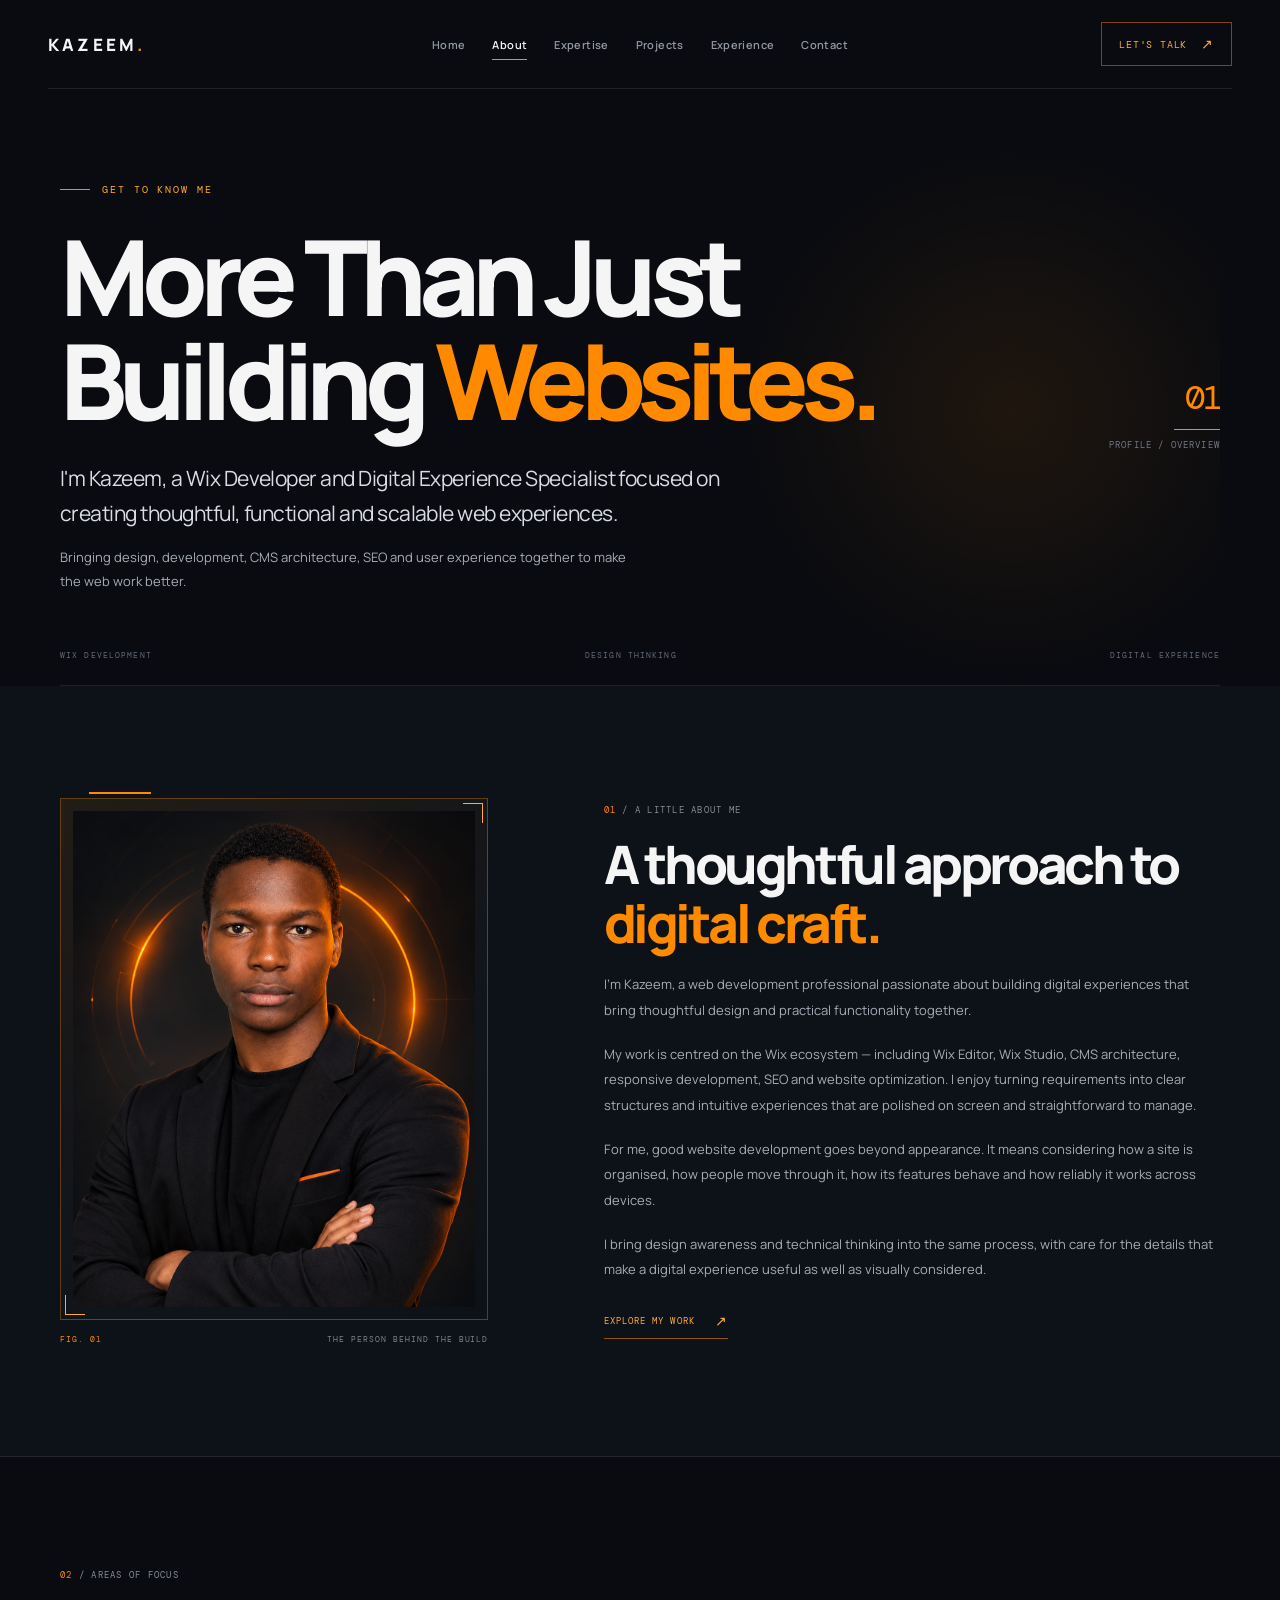
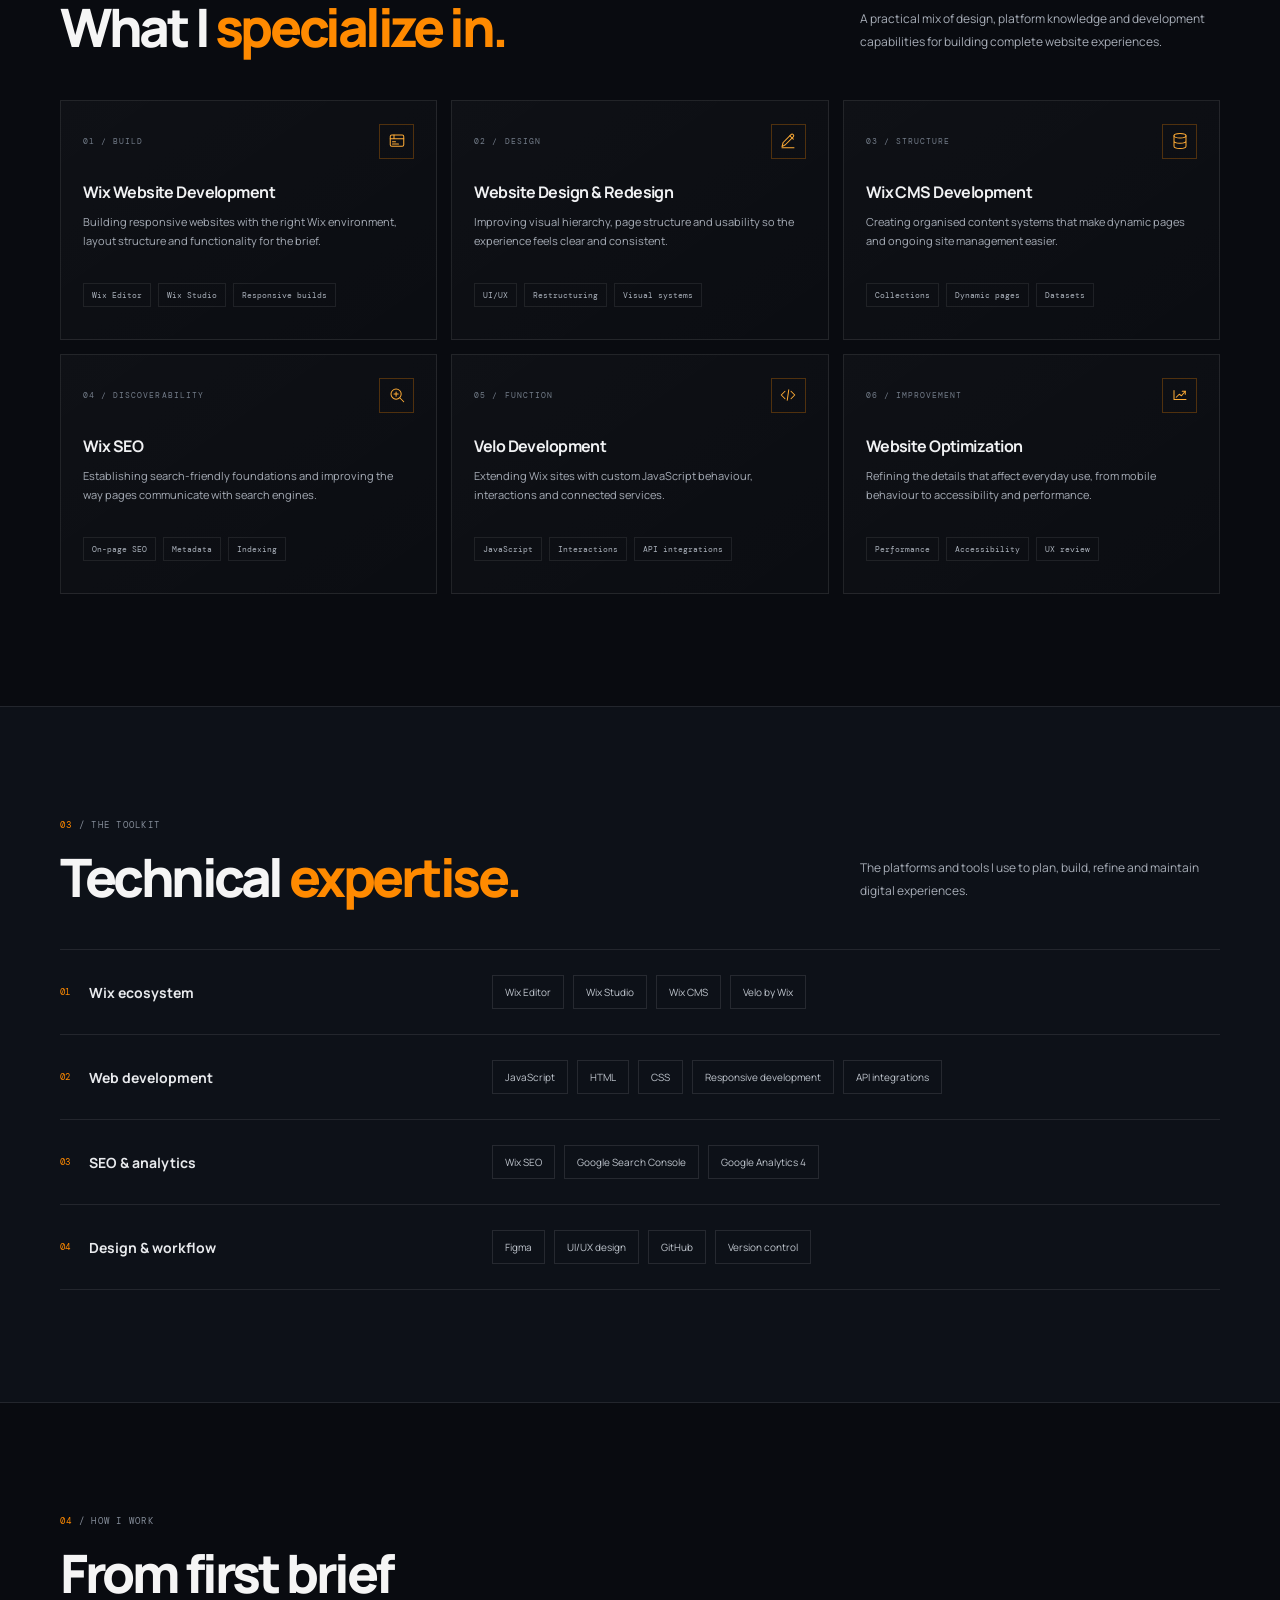
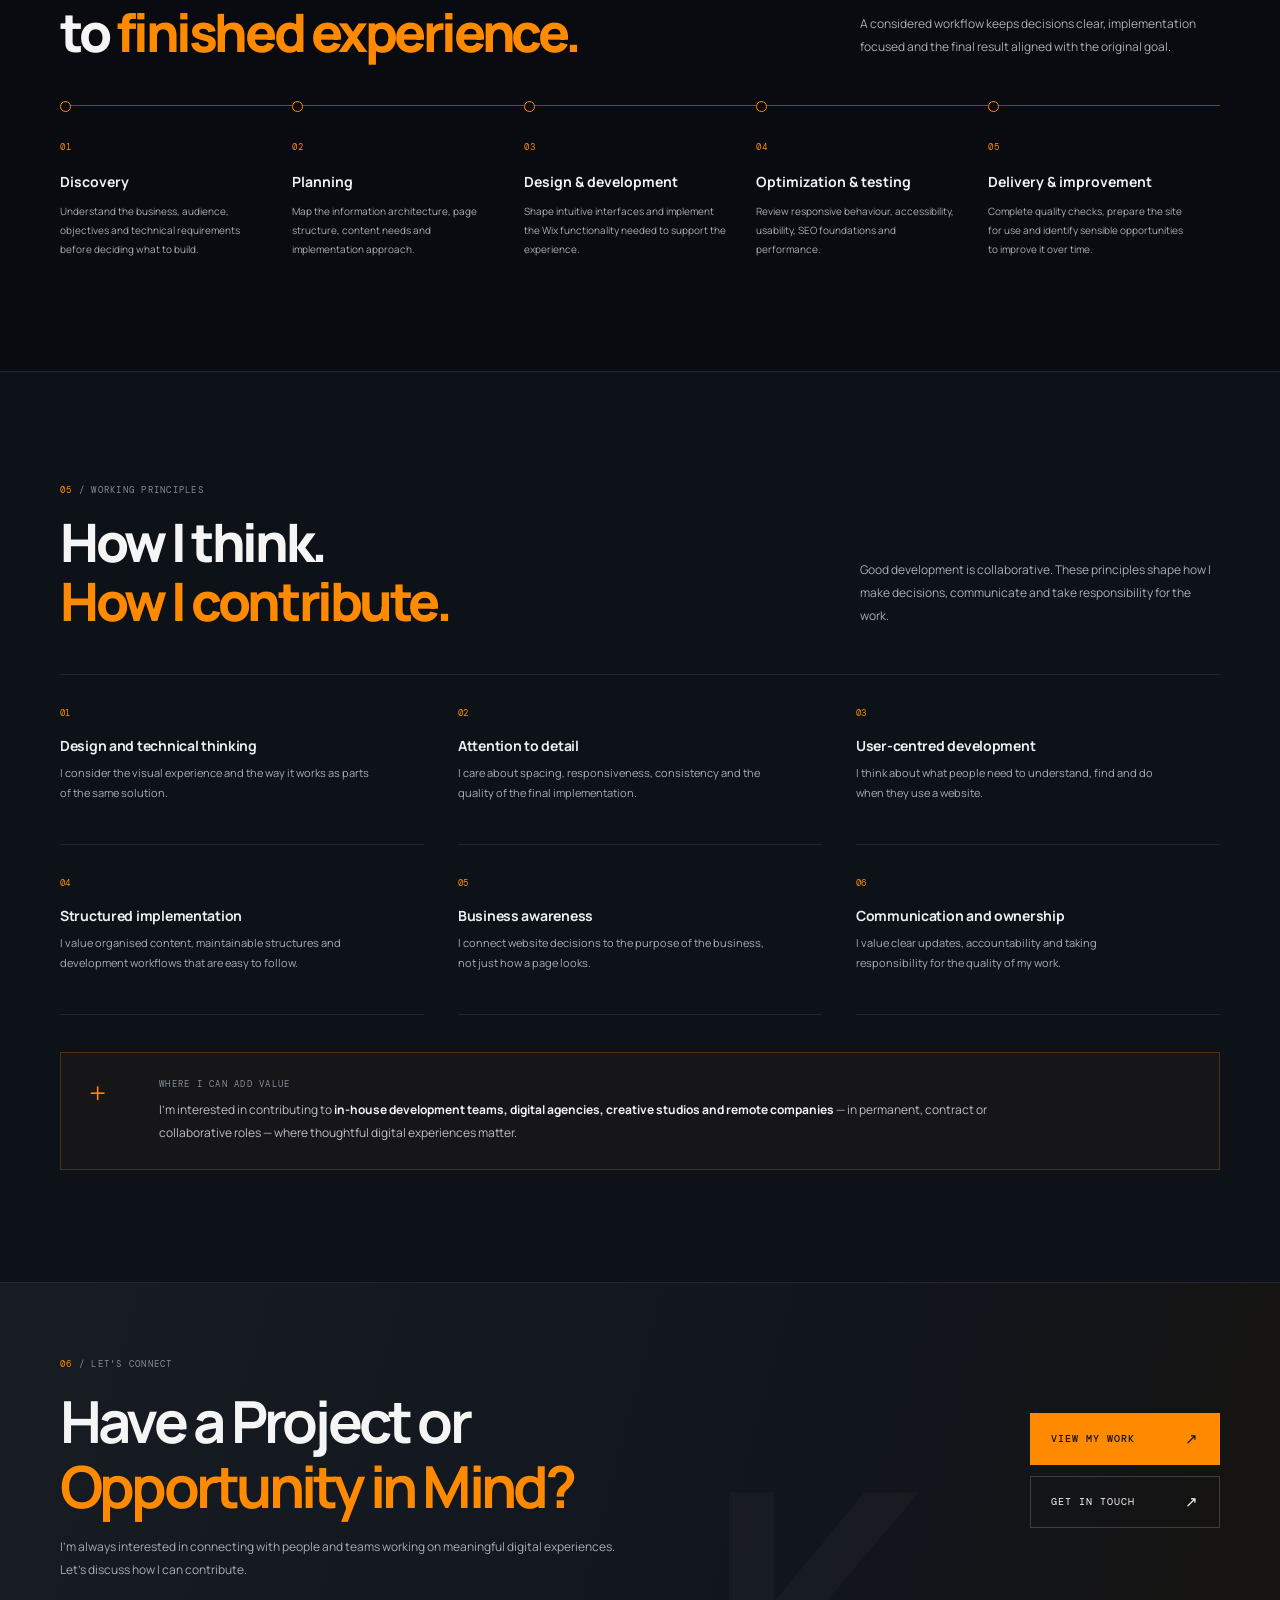
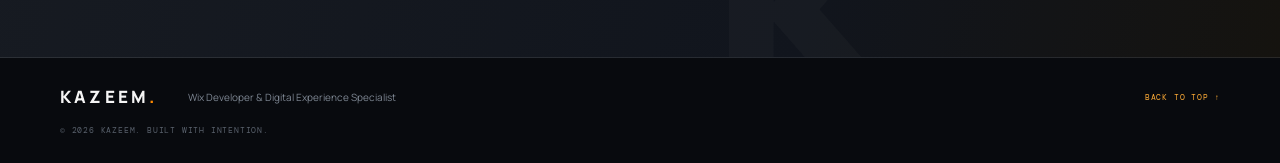
==== about.html @ 63909ff8 "Build recruiter-focused About page" ====
<!doctype html>
<html lang="en">
  <head>
    <meta charset="UTF-8" />
    <meta name="viewport" content="width=device-width, initial-scale=1" />
    <meta name="theme-color" content="#090b10" />
    <meta name="description" content="Learn about Kazeem, a Wix Developer and Digital Experience Specialist focused on Wix Studio, website development, CMS architecture, SEO and responsive digital experiences." />
    <meta name="robots" content="index,follow" />
    <title>About Kazeem | Wix Developer &amp; Digital Experience Specialist</title>
    <link rel="preconnect" href="https://fonts.googleapis.com" />
    <link rel="preconnect" href="https://fonts.gstatic.com" crossorigin />
    <link href="https://fonts.googleapis.com/css2?family=DM+Mono:wght@400;500&family=Manrope:wght@400;500;600;700;800&display=swap" rel="stylesheet" />
    <link rel="stylesheet" href="./styles.css" />
    <link rel="stylesheet" href="./about.css" />
    <script src="./script.js" defer></script>
    <script src="./about.js" defer></script>
  </head>
  <body class="about-page">
    <a class="skip-link" href="#main">Skip to content</a>
    <header class="site-header">
      <div class="header-inner">
        <a class="wordmark" href="./index.html#home" aria-label="Kazeem, home">KAZEEM<span>.</span></a>
        <button class="menu-toggle" type="button" aria-label="Open navigation" aria-expanded="false" aria-controls="primary-navigation">
          <span></span><span></span>
        </button>
        <nav class="primary-navigation" id="primary-navigation" aria-label="Main navigation">
          <a class="nav-link" href="./index.html#home">Home</a>
          <a class="nav-link is-active" href="./about.html" aria-current="page">About</a>
          <a class="nav-link" href="./index.html#expertise">Expertise</a>
          <a class="nav-link" href="./index.html#projects">Projects</a>
          <a class="nav-link" href="./index.html#experience">Experience</a>
          <a class="nav-link" href="./index.html#contact">Contact</a>
        </nav>
        <a class="header-cta" href="./index.html#contact">LET'S TALK <span aria-hidden="true">↗</span></a>
      </div>
    </header>

    <main id="main">
      <section class="about-intro about-shell" aria-labelledby="about-title">
        <div class="about-intro-copy" data-reveal>
          <p class="eyebrow"><span class="eyebrow-line"></span> GET TO KNOW ME</p>
          <h1 id="about-title">More Than Just<br />Building <span>Websites.</span></h1>
          <p class="about-lead">I'm Kazeem, a Wix Developer and Digital Experience Specialist focused on creating thoughtful, functional and scalable web experiences.</p>
          <p class="about-intro-note">Bringing design, development, CMS architecture, SEO and user experience together to make the web work better.</p>
        </div>
        <div class="intro-index" data-reveal aria-hidden="true">
          <span class="intro-index-number">01</span>
          <span class="intro-index-line"></span>
          <span class="intro-index-label">PROFILE / OVERVIEW</span>
        </div>
        <div class="intro-bottom" aria-hidden="true"><span>WIX DEVELOPMENT</span><span>DESIGN THINKING</span><span>DIGITAL EXPERIENCE</span></div>
      </section>

      <section class="story-section section-pad" aria-labelledby="story-title">
        <div class="about-shell story-grid">
          <div class="story-portrait-wrap" data-reveal>
            <div class="story-photo-frame">
              <img src="./profile_headshot.png" alt="Kazeem, Wix Developer and Digital Experience Specialist" loading="lazy" decoding="async" />
              <span class="photo-corner photo-corner-top" aria-hidden="true"></span>
              <span class="photo-corner photo-corner-bottom" aria-hidden="true"></span>
            </div>
            <div class="portrait-caption"><span>FIG. 01</span><span>THE PERSON BEHIND THE BUILD</span></div>
          </div>
          <div class="story-copy" data-reveal>
            <p class="section-kicker"><span>01</span> / A LITTLE ABOUT ME</p>
            <h2 id="story-title">A thoughtful approach to <span>digital craft.</span></h2>
            <p>I'm Kazeem, a web development professional passionate about building digital experiences that bring thoughtful design and practical functionality together.</p>
            <p>My work is centred on the Wix ecosystem — including Wix Editor, Wix Studio, CMS architecture, responsive development, SEO and website optimization. I enjoy turning requirements into clear structures and intuitive experiences that are polished on screen and straightforward to manage.</p>
            <p>For me, good website development goes beyond appearance. It means considering how a site is organised, how people move through it, how its features behave and how reliably it works across devices.</p>
            <p>I bring design awareness and technical thinking into the same process, with care for the details that make a digital experience useful as well as visually considered.</p>
            <a class="text-link" href="./index.html#projects">EXPLORE MY WORK <span aria-hidden="true">↗</span></a>
          </div>
        </div>
      </section>

      <section class="specialties-section section-pad" aria-labelledby="specialties-title">
        <div class="about-shell">
          <div class="section-heading" data-reveal>
            <div><p class="section-kicker"><span>02</span> / AREAS OF FOCUS</p><h2 id="specialties-title">What I <span>specialize in.</span></h2></div>
            <p class="section-aside">A practical mix of design, platform knowledge and development capabilities for building complete website experiences.</p>
          </div>
          <div class="specialty-grid">
            <article class="specialty-card" data-reveal>
              <div class="card-topline"><span>01 / BUILD</span><span class="capability-icon" aria-hidden="true"><svg viewBox="0 0 24 24"><rect x="3" y="4" width="18" height="15" rx="2"/><path d="M3 9h18M8 4v5m-2 4h4m-4 3h8"/></svg></span></div>
              <h3>Wix Website Development</h3><p>Building responsive websites with the right Wix environment, layout structure and functionality for the brief.</p><div class="card-tags"><span>Wix Editor</span><span>Wix Studio</span><span>Responsive builds</span></div>
            </article>
            <article class="specialty-card" data-reveal>
              <div class="card-topline"><span>02 / DESIGN</span><span class="capability-icon" aria-hidden="true"><svg viewBox="0 0 24 24"><path d="M4 19.5 5.5 14 16 3.5a2.1 2.1 0 0 1 3 3L8.5 17 4 19.5Z"/><path d="m14.5 5 4.5 4.5M4 21h16"/></svg></span></div>
              <h3>Website Design &amp; Redesign</h3><p>Improving visual hierarchy, page structure and usability so the experience feels clear and consistent.</p><div class="card-tags"><span>UI/UX</span><span>Restructuring</span><span>Visual systems</span></div>
            </article>
            <article class="specialty-card" data-reveal>
              <div class="card-topline"><span>03 / STRUCTURE</span><span class="capability-icon" aria-hidden="true"><svg viewBox="0 0 24 24"><ellipse cx="12" cy="5" rx="8" ry="3"/><path d="M4 5v7c0 1.7 3.6 3 8 3s8-1.3 8-3V5M4 12v7c0 1.7 3.6 3 8 3s8-1.3 8-3v-7"/></svg></span></div>
              <h3>Wix CMS Development</h3><p>Creating organised content systems that make dynamic pages and ongoing site management easier.</p><div class="card-tags"><span>Collections</span><span>Dynamic pages</span><span>Datasets</span></div>
            </article>
            <article class="specialty-card" data-reveal>
              <div class="card-topline"><span>04 / DISCOVERABILITY</span><span class="capability-icon" aria-hidden="true"><svg viewBox="0 0 24 24"><circle cx="10.8" cy="10.8" r="6.8"/><path d="m16 16 5 5M8 10.8h5.6M10.8 8v5.6"/></svg></span></div>
              <h3>Wix SEO</h3><p>Establishing search-friendly foundations and improving the way pages communicate with search engines.</p><div class="card-tags"><span>On-page SEO</span><span>Metadata</span><span>Indexing</span></div>
            </article>
            <article class="specialty-card" data-reveal>
              <div class="card-topline"><span>05 / FUNCTION</span><span class="capability-icon" aria-hidden="true"><svg viewBox="0 0 24 24"><path d="m8 7-5 5 5 5m8-10 5 5-5 5m-3-12-2 14"/></svg></span></div>
              <h3>Velo Development</h3><p>Extending Wix sites with custom JavaScript behaviour, interactions and connected services.</p><div class="card-tags"><span>JavaScript</span><span>Interactions</span><span>API integrations</span></div>
            </article>
            <article class="specialty-card" data-reveal>
              <div class="card-topline"><span>06 / IMPROVEMENT</span><span class="capability-icon" aria-hidden="true"><svg viewBox="0 0 24 24"><path d="M4 18V6m0 12h16M7 15l4-4 3 2 5-6"/><path d="M15 7h4v4"/></svg></span></div>
              <h3>Website Optimization</h3><p>Refining the details that affect everyday use, from mobile behaviour to accessibility and performance.</p><div class="card-tags"><span>Performance</span><span>Accessibility</span><span>UX review</span></div>
            </article>
          </div>
        </div>
      </section>

      <section class="technical-section section-pad" aria-labelledby="technical-title">
        <div class="about-shell">
          <div class="section-heading" data-reveal>
            <div><p class="section-kicker"><span>03</span> / THE TOOLKIT</p><h2 id="technical-title">Technical <span>expertise.</span></h2></div>
            <p class="section-aside">The platforms and tools I use to plan, build, refine and maintain digital experiences.</p>
          </div>
          <div class="toolkit-list">
            <div class="toolkit-row" data-reveal><div class="toolkit-label"><span>01</span><h3>Wix ecosystem</h3></div><div class="toolkit-items"><span>Wix Editor</span><span>Wix Studio</span><span>Wix CMS</span><span>Velo by Wix</span></div></div>
            <div class="toolkit-row" data-reveal><div class="toolkit-label"><span>02</span><h3>Web development</h3></div><div class="toolkit-items"><span>JavaScript</span><span>HTML</span><span>CSS</span><span>Responsive development</span><span>API integrations</span></div></div>
            <div class="toolkit-row" data-reveal><div class="toolkit-label"><span>03</span><h3>SEO &amp; analytics</h3></div><div class="toolkit-items"><span>Wix SEO</span><span>Google Search Console</span><span>Google Analytics 4</span></div></div>
            <div class="toolkit-row" data-reveal><div class="toolkit-label"><span>04</span><h3>Design &amp; workflow</h3></div><div class="toolkit-items"><span>Figma</span><span>UI/UX design</span><span>GitHub</span><span>Version control</span></div></div>
          </div>
        </div>
      </section>

      <section class="process-section section-pad" aria-labelledby="process-title">
        <div class="about-shell">
          <div class="section-heading" data-reveal>
            <div><p class="section-kicker"><span>04</span> / HOW I WORK</p><h2 id="process-title">From first brief<br />to <span>finished experience.</span></h2></div>
            <p class="section-aside">A considered workflow keeps decisions clear, implementation focused and the final result aligned with the original goal.</p>
          </div>
          <ol class="process-timeline">
            <li data-reveal><span class="process-number">01</span><div><h3>Discovery</h3><p>Understand the business, audience, objectives and technical requirements before deciding what to build.</p></div></li>
            <li data-reveal><span class="process-number">02</span><div><h3>Planning</h3><p>Map the information architecture, page structure, content needs and implementation approach.</p></div></li>
            <li data-reveal><span class="process-number">03</span><div><h3>Design &amp; development</h3><p>Shape intuitive interfaces and implement the Wix functionality needed to support the experience.</p></div></li>
            <li data-reveal><span class="process-number">04</span><div><h3>Optimization &amp; testing</h3><p>Review responsive behaviour, accessibility, usability, SEO foundations and performance.</p></div></li>
            <li data-reveal><span class="process-number">05</span><div><h3>Delivery &amp; improvement</h3><p>Complete quality checks, prepare the site for use and identify sensible opportunities to improve it over time.</p></div></li>
          </ol>
        </div>
      </section>

      <section class="principles-section section-pad" aria-labelledby="principles-title">
        <div class="about-shell">
          <div class="section-heading" data-reveal>
            <div><p class="section-kicker"><span>05</span> / WORKING PRINCIPLES</p><h2 id="principles-title">How I think.<br /><span>How I contribute.</span></h2></div>
            <p class="section-aside">Good development is collaborative. These principles shape how I make decisions, communicate and take responsibility for the work.</p>
          </div>
          <div class="principle-grid">
            <article data-reveal><span>01</span><h3>Design and technical thinking</h3><p>I consider the visual experience and the way it works as parts of the same solution.</p></article>
            <article data-reveal><span>02</span><h3>Attention to detail</h3><p>I care about spacing, responsiveness, consistency and the quality of the final implementation.</p></article>
            <article data-reveal><span>03</span><h3>User-centred development</h3><p>I think about what people need to understand, find and do when they use a website.</p></article>
            <article data-reveal><span>04</span><h3>Structured implementation</h3><p>I value organised content, maintainable structures and development workflows that are easy to follow.</p></article>
            <article data-reveal><span>05</span><h3>Business awareness</h3><p>I connect website decisions to the purpose of the business, not just how a page looks.</p></article>
            <article data-reveal><span>06</span><h3>Communication and ownership</h3><p>I value clear updates, accountability and taking responsibility for the quality of my work.</p></article>
          </div>
          <div class="team-note" data-reveal><span class="team-note-mark" aria-hidden="true">+</span><div><p class="section-kicker">WHERE I CAN ADD VALUE</p><p>I'm interested in contributing to <strong>in-house development teams, digital agencies, creative studios and remote companies</strong> — in permanent, contract or collaborative roles — where thoughtful digital experiences matter.</p></div></div>
        </div>
      </section>

      <section class="about-cta-section" aria-labelledby="about-cta-title">
        <div class="about-shell about-cta-inner" data-reveal>
          <div><p class="section-kicker"><span>06</span> / LET'S CONNECT</p><h2 id="about-cta-title">Have a Project or<br /><span>Opportunity in Mind?</span></h2><p>I'm always interested in connecting with people and teams working on meaningful digital experiences. Let's discuss how I can contribute.</p></div>
          <div class="about-cta-actions"><a class="button button-primary" href="./index.html#projects">VIEW MY WORK <span aria-hidden="true">↗</span></a><a class="button button-secondary" href="./index.html#contact">GET IN TOUCH <span aria-hidden="true">↗</span></a></div>
          <div class="cta-watermark" aria-hidden="true">K.</div>
        </div>
      </section>
    </main>

    <footer class="site-footer">
      <div class="about-shell footer-inner"><a class="wordmark" href="./index.html#home">KAZEEM<span>.</span></a><p>Wix Developer &amp; Digital Experience Specialist</p><a class="footer-top" href="#main">BACK TO TOP ↑</a><span class="footer-copy">© <span id="current-year">2026</span> KAZEEM. BUILT WITH INTENTION.</span></div>
    </footer>
  </body>
</html>
---- styles.css ----
:root {
  color-scheme: dark;
  --bg: #090b10;
  --bg-soft: #11151d;
  --panel: #171d27;
  --orange: #ff8a00;
  --orange-light: #ffac36;
  --gold: #dda04a;
  --text: #f5f5f5;
  --muted: #a7adb7;
  --border: rgba(255,255,255,.09);
  --font-sans: "Manrope", "Segoe UI", sans-serif;
  --font-mono: "DM Mono", ui-monospace, monospace;
}
* { box-sizing: border-box; }
html { scroll-behavior: smooth; scroll-padding-top: 92px; }
body {
  margin: 0;
  min-width: 320px;
  background:
    radial-gradient(ellipse at 79% 47%, rgba(255,138,0,.055), transparent 34%),
    linear-gradient(135deg, #090b10 0%, #0b0e14 52%, #090b10 100%);
  color: var(--text);
  font-family: var(--font-sans);
  -webkit-font-smoothing: antialiased;
  text-rendering: optimizeLegibility;
}
body::before {
  position: fixed;
  inset: 0;
  z-index: -1;
  pointer-events: none;
  content: "";
  opacity: .15;
  background-image: linear-gradient(rgba(255,255,255,.025) 1px, transparent 1px), linear-gradient(90deg, rgba(255,255,255,.025) 1px, transparent 1px);
  background-size: 72px 72px;
  mask-image: linear-gradient(to bottom, black, transparent 82%);
}
a { color: inherit; text-decoration: none; }
button, a { -webkit-tap-highlight-color: transparent; }
a:focus-visible, button:focus-visible { outline: 2px solid var(--orange-light); outline-offset: 5px; }
.skip-link {
  position: fixed; top: 12px; left: 12px; z-index: 100;
  padding: 12px 16px; background: var(--orange); color: #111;
  transform: translateY(-160%); transition: transform .2s ease;
}
.skip-link:focus { transform: translateY(0); }
.site-header {
  position: relative; z-index: 20; width: min(1240px, calc(100% - 96px));
  margin: 0 auto; border-bottom: 1px solid var(--border);
}
.header-inner {
  min-height: 88px; display: grid; grid-template-columns: 1fr auto 1fr;
  align-items: center; gap: 30px;
}
.wordmark { width: fit-content; font-size: 17px; font-weight: 800; letter-spacing: .19em; }
.wordmark span, .name-period { color: var(--orange); }
.primary-navigation { display: flex; align-items: center; gap: clamp(18px, 2.1vw, 34px); }
.nav-link { position: relative; padding: 10px 0; color: #9299a4; font-size: 11px; font-weight: 600; letter-spacing: .035em; transition: color .2s ease; }
.nav-link::after { position: absolute; right: 0; bottom: 2px; left: 0; height: 1px; content: ""; background: var(--orange); transform: scaleX(0); transform-origin: left; transition: transform .2s ease; }
.nav-link:hover, .nav-link.is-active { color: var(--text); }
.nav-link:hover::after, .nav-link.is-active::after { transform: scaleX(1); }
.header-cta { justify-self: end; display: inline-flex; align-items: center; gap: 14px; padding: 12px 17px; border: 1px solid rgba(255,138,0,.48); color: var(--orange-light); font-family: var(--font-mono); font-size: 10px; letter-spacing: .08em; transition: background .2s ease, color .2s ease, border-color .2s ease; }
.header-cta:hover { background: var(--orange); border-color: var(--orange); color: #101114; }
.header-cta span { font-size: 14px; }
.menu-toggle { display: none; }
.hero { position: relative; min-height: min(790px, calc(100svh - 89px)); overflow: hidden; }
.hero-grid {
  width: min(1240px, calc(100% - 96px)); min-height: min(730px, calc(100svh - 89px));
  margin: 0 auto; display: grid; grid-template-columns: minmax(0, 1.04fr) minmax(390px, .96fr);
  align-items: center; gap: clamp(40px, 7vw, 108px); padding: 62px 0 76px;
}
.hero-copy { position: relative; z-index: 2; max-width: 620px; padding: 18px 0 12px; animation: rise-in .75s cubic-bezier(.2,.75,.25,1) both; }
.eyebrow { display: flex; align-items: center; gap: 12px; margin: 0 0 23px; color: var(--orange-light); font-family: var(--font-mono); font-size: 10px; letter-spacing: .19em; }
.eyebrow-line { width: 30px; height: 1px; background: var(--orange); }
h1 { margin: 0 0 13px; font-size: clamp(76px, 9.2vw, 126px); font-weight: 800; line-height: .91; letter-spacing: -.085em; }
.hero-role { margin: 0; color: #e7e9ec; font-size: clamp(22px, 2.35vw, 31px); font-weight: 600; line-height: 1.34; letter-spacing: -.055em; }
.hero-role span { color: var(--orange); }
.hero-description { max-width: 550px; margin: 24px 0 0; color: var(--muted); font-size: 14px; line-height: 1.95; font-weight: 400; }
.hero-actions { display: flex; flex-wrap: wrap; align-items: center; gap: 13px; margin-top: 32px; }
.button { min-height: 52px; display: inline-flex; align-items: center; justify-content: center; gap: 23px; padding: 0 20px; font-family: var(--font-mono); font-size: 10px; letter-spacing: .1em; transition: transform .2s ease, background .2s ease, border-color .2s ease, color .2s ease; }
.button:hover { transform: translateY(-3px); }
.button span { font-size: 15px; }
.button-primary { background: var(--orange); color: #111318; border: 1px solid var(--orange); font-weight: 500; }
.button-primary:hover { background: var(--orange-light); border-color: var(--orange-light); }
.button-secondary { border: 1px solid rgba(255,255,255,.18); color: var(--text); }
.button-secondary:hover { border-color: var(--orange); color: var(--orange-light); }
.hero-social { display: flex; flex-direction: column; align-items: flex-start; gap: 12px; margin-top: 25px; }
.hero-social .meta-label { color: #777f8b; font-family: var(--font-mono); font-size: 9px; letter-spacing: .12em; }
.social-links { display: flex; align-items: center; gap: 10px; flex-wrap: wrap; }
.social-icon { width: 40px; height: 40px; display: inline-flex; flex: 0 0 40px; align-items: center; justify-content: center; border: 1px solid rgba(255,255,255,.13); border-radius: 50%; background: rgba(17,21,29,.72); color: #c4c9d1; transition: color .2s ease, background .2s ease, border-color .2s ease, transform .2s ease, box-shadow .2s ease; }
.social-icon svg { display: block; width: 17px; height: 17px; }
.social-icon[href]:hover { transform: translateY(-3px); border-color: rgba(255,138,0,.8); background: rgba(255,138,0,.14); color: var(--orange-light); box-shadow: 0 7px 22px rgba(255,138,0,.12); }
.social-icon:focus-visible { outline: 2px solid var(--orange-light); outline-offset: 4px; }
.social-icon[aria-disabled="true"] { cursor: not-allowed; opacity: .42; }
.social-icon-github svg { width: 16px; height: 16px; }
.hero-meta { display: flex; align-items: end; justify-content: flex-end; gap: 20px; margin-top: 30px; padding-top: 17px; border-top: 1px solid var(--border); }
.meta-label, .hero-index, .visual-caption { color: #777f8b; font-family: var(--font-mono); font-size: 9px; letter-spacing: .12em; }
.hero-index { display: flex; align-items: center; gap: 10px; }
.index-line { width: 27px; height: 1px; background: var(--orange); }
.index-muted { color: #59616d; }
.hero-visual { position: relative; width: 100%; max-width: 530px; justify-self: end; aspect-ratio: .94; display: grid; place-items: center; isolation: isolate; animation: reveal-in .9s .12s ease both; }
.hero-visual::before { position: absolute; z-index: -2; width: 76%; aspect-ratio: 1; border-radius: 50%; content: ""; background: radial-gradient(circle, rgba(255,138,0,.16), rgba(255,138,0,.035) 43%, transparent 70%); filter: blur(18px); }
.visual-orbit { position: absolute; z-index: -1; border: 1px solid rgba(255,138,0,.19); border-radius: 50%; transform: rotate(-27deg); pointer-events: none; }
.orbit-one { width: 94%; height: 68%; }
.orbit-two { width: 112%; height: 84%; border-color: rgba(255,255,255,.075); transform: rotate(39deg); }
.portrait-frame { position: relative; width: min(76%, 370px); height: 84%; overflow: hidden; border: 1px solid rgba(255,255,255,.13); border-radius: 190px 190px 22px 22px; background: linear-gradient(155deg, #252b35, #11151d 68%); box-shadow: 0 28px 90px rgba(0,0,0,.48), 0 0 58px rgba(255,138,0,.08); }
.portrait-frame::after { position: absolute; inset: 0; content: ""; pointer-events: none; background: linear-gradient(180deg, rgba(9,11,16,.1) 0%, transparent 24%, transparent 72%, rgba(9,11,16,.65) 100%); }
.portrait { display: block; width: 100%; height: 100%; object-fit: cover; object-position: center 30%; }
.portrait-topline, .portrait-bottomline { position: absolute; z-index: 2; right: 17px; left: 17px; display: flex; align-items: center; justify-content: space-between; color: rgba(245,245,245,.7); font-family: var(--font-mono); font-size: 8px; letter-spacing: .13em; }
.portrait-topline { top: 17px; }
.portrait-bottomline { bottom: 18px; color: #fff; }
.live-dot, .tag-dot { width: 6px; height: 6px; border-radius: 50%; background: var(--orange); box-shadow: 0 0 12px rgba(255,138,0,.7); }
.tech-tag { position: absolute; z-index: 3; padding: 10px 13px; border: 1px solid rgba(255,255,255,.12); background: rgba(17,21,29,.9); color: #dce0e5; box-shadow: 0 10px 30px rgba(0,0,0,.25); font-family: var(--font-mono); font-size: 9px; letter-spacing: .08em; white-space: nowrap; }
.tag-wix { top: 22%; left: 0; display: flex; align-items: center; gap: 9px; }
.tag-cms { top: 43%; right: -2%; color: var(--orange-light); }
.tag-velo { bottom: 18%; left: 3%; }
.tag-slash { padding: 0 4px; color: var(--orange); }
.visual-caption { position: absolute; right: 0; bottom: 3%; display: flex; gap: 10px; color: #7c8490; }
.visual-caption span { color: var(--orange); }
.visual-crosshair { position: absolute; width: 17px; height: 17px; opacity: .75; }
.visual-crosshair::before, .visual-crosshair::after { position: absolute; content: ""; background: var(--orange); }
.visual-crosshair::before { top: 8px; left: 0; width: 17px; height: 1px; }
.visual-crosshair::after { top: 0; left: 8px; width: 1px; height: 17px; }
.crosshair-top { top: 12%; right: 15%; }
.crosshair-bottom { bottom: 13%; right: 12%; transform: scale(.7); opacity: .45; }
.hero-bottom-rule { position: absolute; right: 0; bottom: 0; left: 0; height: 1px; background: var(--border); }
.hero-bottom-rule span { display: block; width: min(1240px, calc(100% - 96px)); height: 1px; margin: auto; background: linear-gradient(90deg, var(--orange), transparent 28%); }
.future-anchor { display: block; height: 0; scroll-margin-top: 90px; }
@keyframes rise-in { from { opacity: 0; transform: translateY(20px); } to { opacity: 1; transform: translateY(0); } }
@keyframes reveal-in { from { opacity: 0; transform: translateY(16px) scale(.985); } to { opacity: 1; transform: translateY(0) scale(1); } }
@keyframes portrait-float { 0%, 100% { transform: translate(-50%, 0); } 50% { transform: translate(-50%, -4px); } }

@media (min-width: 1500px) {
  .hero-grid { padding-top: 78px; padding-bottom: 90px; }
}
@media (max-width: 1100px) {
  .site-header, .hero-grid { width: min(100% - 64px, 1240px); }
  .header-inner { grid-template-columns: 1fr auto 1fr; gap: 20px; }
  .primary-navigation { gap: 17px; }
  .nav-link { font-size: 10px; }
  .hero-grid { grid-template-columns: minmax(0, 1fr) minmax(340px, .88fr); gap: 36px; }
  h1 { font-size: clamp(76px, 9vw, 104px); }
  .hero-description { font-size: 13px; }
  .tag-cms { right: -1%; }
}
@media (max-width: 820px) {
  .site-header, .hero-grid { width: calc(100% - 48px); }
  .header-inner { min-height: 76px; grid-template-columns: 1fr auto auto; }
  .menu-toggle { width: 42px; height: 42px; display: flex; flex-direction: column; align-items: center; justify-content: center; gap: 6px; border: 1px solid var(--border); background: transparent; cursor: pointer; }
  .menu-toggle span { width: 16px; height: 1px; background: var(--text); transition: transform .2s ease; }
  .menu-toggle[aria-expanded="true"] span:first-child { transform: translateY(3.5px) rotate(45deg); }
  .menu-toggle[aria-expanded="true"] span:last-child { transform: translateY(-3.5px) rotate(-45deg); }
  .primary-navigation { position: absolute; top: calc(100% + 1px); right: 0; left: 0; display: none; flex-direction: column; align-items: stretch; gap: 0; padding: 10px 18px 16px; border: 1px solid var(--border); border-top: 0; background: #0e1219; box-shadow: 0 20px 35px rgba(0,0,0,.35); }
  .primary-navigation.is-open { display: flex; }
  .nav-link { padding: 13px 0; border-bottom: 1px solid rgba(255,255,255,.055); font-size: 12px; }
  .nav-link:last-child { border-bottom: 0; }
  .nav-link::after { display: none; }
  .header-cta { padding: 11px 13px; font-size: 9px; }
  .hero { min-height: auto; }
  .hero-grid { min-height: auto; grid-template-columns: minmax(0, 1fr) minmax(285px, .82fr); gap: 20px; padding: 66px 0 68px; }
  h1 { font-size: clamp(72px, 10vw, 94px); }
  .hero-role { font-size: clamp(20px, 3vw, 25px); }
  .hero-description { margin-top: 19px; font-size: 12px; line-height: 1.85; }
  .hero-actions { gap: 9px; margin-top: 25px; }
  .button { min-height: 48px; gap: 13px; padding: 0 14px; font-size: 9px; }
  .hero-meta { margin-top: 24px; }
  .hero-visual { width: 100%; }
  .portrait-frame { width: 78%; }
  .tech-tag { padding: 8px 10px; font-size: 8px; }
}
@media (max-width: 620px) {
  .site-header, .hero-grid { width: calc(100% - 40px); }
  .header-inner { min-height: 72px; gap: 12px; }
  .wordmark { font-size: 15px; }
  .header-cta { gap: 7px; padding: 10px 11px; font-size: 8px; }
  .hero-grid { display: flex; flex-direction: column; align-items: stretch; gap: 18px; padding: 52px 0 52px; }
  /* Mobile portrait direction: clean, prominent and softly blended into the hero. */
  .hero { background: radial-gradient(ellipse at 50% 18%, rgba(255,255,255,.025), transparent 58%); }
  .hero::before {
    position: absolute; z-index: 0; top: 0; right: 0; left: 0; height: 560px;
    content: ""; pointer-events: none;
    background: radial-gradient(ellipse at 50% 40%, rgba(255,255,255,.025), transparent 62%),
      linear-gradient(180deg, rgba(9,11,16,0) 54%, #090b10 100%);
  }
  .hero-grid { position: relative; z-index: 1; }
  .hero-visual {
    order: 0; align-self: center; width: min(100%, 460px); max-width: 460px;
    aspect-ratio: 1.02; margin: -18px auto 0; display: block;
    background: none; animation: none;
  }
  .hero-copy { order: 1; padding: 0; }
  .hero-visual::before,
  .hero-visual .visual-orbit,
  .hero-visual .visual-crosshair,
  .hero-visual .tech-tag,
  .hero-visual .visual-caption { display: none; }
  .portrait-frame {
    position: absolute; inset: 0 auto 0 50%; transform: translateX(-50%);
    width: 100%; max-width: 440px; height: 100%; overflow: hidden;
    border: 0; border-radius: 0; background: transparent; box-shadow: none;
    animation: portrait-float 8.5s ease-in-out infinite;
  }
  .portrait-frame::after {
    background: linear-gradient(180deg, rgba(9,11,16,0) 60%, rgba(9,11,16,.16) 78%, #090b10 100%);
  }
  .portrait { width: 100%; height: 100%; object-fit: contain; object-position: center bottom; }
  .portrait-topline, .portrait-bottomline { display: none; }
  .eyebrow { margin-bottom: 20px; }
  h1 { margin-bottom: 13px; font-size: clamp(76px, 18vw, 100px); }
  .hero-role { font-size: clamp(21px, 5.5vw, 27px); }
  .desktop-break { display: none; }
  .hero-description { max-width: 520px; margin-top: 18px; font-size: 13px; line-height: 1.85; }
  .hero-actions { margin-top: 25px; }
  .button { min-height: 50px; padding: 0 16px; font-size: 9px; }
  .hero-social { margin-top: 22px; gap: 10px; }
  .social-links { gap: 10px; }
  .social-icon { width: 42px; height: 42px; flex-basis: 42px; }
  .hero-meta { margin-top: 24px; padding-top: 14px; }
  .hero-visual { aspect-ratio: 1.02; }
  .portrait-frame { width: 100%; }
  .tag-wix, .tag-cms, .tag-velo, .visual-caption { display: none; }
  .hero-bottom-rule span { width: calc(100% - 40px); }
}
@media (max-width: 380px) {
  .site-header, .hero-grid { width: calc(100% - 32px); }
  .header-cta { padding: 9px; }
  .hero-grid { padding-top: 42px; }
  h1 { font-size: 72px; }
  .hero-role { font-size: 20px; }
  .hero-description { font-size: 12px; }
  .hero-actions { gap: 8px; }
  .button { gap: 9px; padding: 0 12px; font-size: 8px; }
  .hero-visual { width: 100%; aspect-ratio: 1.02; }
  .portrait-frame { width: 100%; }
}
@media (prefers-reduced-motion: reduce) {
  *, *::before, *::after { scroll-behavior: auto !important; animation-duration: .01ms !important; animation-iteration-count: 1 !important; transition-duration: .01ms !important; }
}
---- about.css ----
/* About page — extends the existing Kazeem portfolio design tokens. */
.about-page { background: var(--bg); }
.about-shell { width: min(1160px, calc(100% - 96px)); margin-inline: auto; }
.about-page .site-header { width: min(1240px, calc(100% - 96px)); }
.about-page .nav-link.is-active { color: var(--text); }
.about-page .nav-link.is-active::after { transform: scaleX(1); }
.about-intro { position: relative; min-height: 510px; display: flex; flex-direction: column; justify-content: center; padding-top: 94px; padding-bottom: 92px; border-bottom: 1px solid var(--border); overflow: hidden; }
.about-intro::after { position: absolute; z-index: -1; top: 4%; right: -8%; width: 52%; height: 100%; content: ""; background: radial-gradient(ellipse at center, rgba(255,138,0,.09), transparent 67%); pointer-events: none; }
.about-intro-copy { max-width: 850px; }
.about-intro .eyebrow { margin-bottom: 28px; }
.about-intro h1 { max-width: 900px; margin: 0; font-size: clamp(64px, 8.2vw, 112px); line-height: .99; letter-spacing: -.075em; }
.about-intro h1 span, .about-page h2 span { color: var(--orange); }
.about-lead { max-width: 660px; margin: 29px 0 0; color: #d9dde3; font-size: clamp(17px, 1.75vw, 21px); line-height: 1.7; letter-spacing: -.025em; }
.about-intro-note { max-width: 580px; margin: 14px 0 0; color: var(--muted); font-size: 13px; line-height: 1.8; }
.intro-index { position: absolute; top: 48%; right: 0; display: flex; flex-direction: column; align-items: flex-end; gap: 9px; color: #717987; font-family: var(--font-mono); font-size: 9px; letter-spacing: .13em; }
.intro-index-number { color: var(--orange); font-size: 34px; letter-spacing: -.08em; }
.intro-index-line { width: 46px; height: 1px; background: var(--orange); }
.intro-bottom { position: absolute; right: 0; bottom: 25px; left: 0; display: flex; justify-content: space-between; color: #626b78; font-family: var(--font-mono); font-size: 8px; letter-spacing: .14em; }
.section-pad { padding: 112px 0; }
.story-section { background: #0d1118; border-bottom: 1px solid var(--border); }
.story-grid { display: grid; grid-template-columns: minmax(280px, .82fr) minmax(0, 1.18fr); align-items: center; gap: clamp(60px, 9vw, 126px); }
.story-portrait-wrap { max-width: 430px; }
.story-photo-frame { position: relative; aspect-ratio: .82; padding: 12px; border: 1px solid rgba(255,138,0,.35); background: linear-gradient(145deg, rgba(255,138,0,.09), rgba(255,255,255,.015) 55%, transparent); }
.story-photo-frame::before { position: absolute; top: -7px; left: 28px; width: 62px; height: 2px; content: ""; background: var(--orange); }
.story-photo-frame img { display: block; width: 100%; height: 100%; object-fit: cover; object-position: center 28%; background: #151a23; }
.photo-corner { position: absolute; width: 20px; height: 20px; border-color: var(--orange-light); border-style: solid; }
.photo-corner-top { top: 4px; right: 4px; border-width: 1px 1px 0 0; }
.photo-corner-bottom { bottom: 4px; left: 4px; border-width: 0 0 1px 1px; }
.portrait-caption { display: flex; justify-content: space-between; gap: 14px; margin-top: 14px; color: #7b8491; font-family: var(--font-mono); font-size: 8px; letter-spacing: .12em; }
.portrait-caption span:first-child { color: var(--orange); }
.section-kicker { margin: 0 0 19px; color: #858d99; font-family: var(--font-mono); font-size: 9px; letter-spacing: .14em; }
.section-kicker span { color: var(--orange); }
.story-copy h2, .section-heading h2 { margin: 0; color: var(--text); font-size: clamp(34px, 4.2vw, 53px); font-weight: 800; line-height: 1.12; letter-spacing: -.065em; }
.story-copy > p:not(.section-kicker) { margin: 19px 0 0; color: var(--muted); font-size: 13px; line-height: 1.95; }
.text-link { display: inline-flex; align-items: center; gap: 20px; margin-top: 29px; padding-bottom: 8px; border-bottom: 1px solid rgba(255,138,0,.55); color: var(--orange-light); font-family: var(--font-mono); font-size: 9px; letter-spacing: .12em; transition: gap .2s ease, color .2s ease; }
.text-link:hover { gap: 27px; color: #fff; }
.text-link span { font-size: 14px; }
.specialties-section { background: var(--bg); }
.section-heading { display: flex; align-items: flex-end; justify-content: space-between; gap: 45px; margin-bottom: 42px; }
.section-heading .section-kicker { margin-bottom: 17px; }
.section-aside { max-width: 360px; margin: 0 0 4px; color: var(--muted); font-size: 12px; line-height: 1.9; }
.specialty-grid { display: grid; grid-template-columns: repeat(3, minmax(0, 1fr)); gap: 14px; }
.specialty-card { min-height: 240px; padding: 23px 22px 21px; border: 1px solid var(--border); background: linear-gradient(145deg, rgba(255,255,255,.025), rgba(255,255,255,.008)); transition: border-color .22s ease, background .22s ease, transform .22s ease; }
.specialty-card:hover { transform: translateY(-4px); border-color: rgba(255,138,0,.48); background: linear-gradient(145deg, rgba(255,138,0,.065), rgba(255,255,255,.012)); }
.card-topline { display: flex; align-items: center; justify-content: space-between; color: #737c89; font-family: var(--font-mono); font-size: 8px; letter-spacing: .13em; }
.capability-icon { width: 35px; height: 35px; display: grid; place-items: center; border: 1px solid rgba(255,138,0,.28); color: var(--orange-light); }
.capability-icon svg { width: 18px; height: 18px; fill: none; stroke: currentColor; stroke-width: 1.35; stroke-linecap: round; stroke-linejoin: round; }
.specialty-card h3 { margin: 22px 0 9px; color: #f0f1f3; font-size: 16px; font-weight: 700; letter-spacing: -.035em; }
.specialty-card p { min-height: 54px; margin: 0; color: var(--muted); font-size: 11px; line-height: 1.8; }
.card-tags { display: flex; flex-wrap: wrap; gap: 7px; margin-top: 17px; }
.card-tags span { padding: 6px 8px; border: 1px solid rgba(255,255,255,.08); color: #aab1bb; font-family: var(--font-mono); font-size: 8px; }
.technical-section { background: #0d1118; border-block: 1px solid var(--border); }
.toolkit-list { border-top: 1px solid var(--border); }
.toolkit-row { display: grid; grid-template-columns: minmax(190px, .7fr) 1.3fr; gap: 40px; align-items: center; padding: 25px 0; border-bottom: 1px solid var(--border); }
.toolkit-label { display: flex; align-items: center; gap: 19px; }
.toolkit-label > span { color: var(--orange); font-family: var(--font-mono); font-size: 9px; }
.toolkit-label h3 { margin: 0; color: #e8eaed; font-size: 14px; font-weight: 700; }
.toolkit-items { display: flex; flex-wrap: wrap; gap: 9px; }
.toolkit-items span { padding: 9px 12px; border: 1px solid rgba(255,255,255,.1); color: #bfc5cd; font-size: 10px; transition: border-color .2s ease, color .2s ease; }
.toolkit-items span:hover { border-color: rgba(255,138,0,.5); color: var(--orange-light); }
.process-section { background: var(--bg); }
.process-timeline { display: grid; grid-template-columns: repeat(5, minmax(0, 1fr)); margin: 0; padding: 0; list-style: none; border-top: 1px solid rgba(255,138,0,.45); }
.process-timeline li { position: relative; padding: 27px 22px 0 0; }
.process-timeline li::before { position: absolute; top: -5px; left: 0; width: 9px; height: 9px; border: 1px solid var(--orange); border-radius: 50%; background: var(--bg); content: ""; }
.process-number { color: var(--orange); font-family: var(--font-mono); font-size: 9px; letter-spacing: .12em; }
.process-timeline h3 { margin: 17px 0 10px; color: #f0f1f3; font-size: 14px; line-height: 1.45; }
.process-timeline p { max-width: 205px; margin: 0; color: var(--muted); font-size: 10px; line-height: 1.9; }
.principles-section { background: #0d1118; border-block: 1px solid var(--border); }
.principle-grid { display: grid; grid-template-columns: repeat(3, minmax(0, 1fr)); gap: 0 34px; border-top: 1px solid var(--border); }
.principle-grid article { min-height: 170px; padding: 24px 0 22px; border-bottom: 1px solid var(--border); }
.principle-grid article > span { color: var(--orange); font-family: var(--font-mono); font-size: 9px; }
.principle-grid h3 { margin: 15px 0 8px; color: #eceef1; font-size: 14px; letter-spacing: -.02em; }
.principle-grid p { max-width: 310px; margin: 0; color: var(--muted); font-size: 11px; line-height: 1.85; }
.team-note { display: grid; grid-template-columns: 48px 1fr; gap: 22px; align-items: start; margin-top: 37px; padding: 25px 28px; border: 1px solid rgba(255,138,0,.24); background: rgba(255,138,0,.035); }
.team-note-mark { color: var(--orange); font-size: 30px; font-weight: 300; line-height: 1; }
.team-note .section-kicker { margin-bottom: 9px; }
.team-note p:last-child { max-width: 900px; margin: 0; color: #b9c0c9; font-size: 12px; line-height: 1.9; }
.team-note strong { color: #f1f2f4; font-weight: 700; }
.about-cta-section { position: relative; overflow: hidden; background: linear-gradient(105deg, #171b22 0%, #11151d 65%, #15130f 100%); border-bottom: 1px solid var(--border); }
.about-cta-inner { position: relative; min-height: 330px; display: flex; align-items: center; justify-content: space-between; gap: 48px; padding-block: 75px; }
.about-cta-inner > div:first-child { position: relative; z-index: 1; max-width: 650px; }
.about-cta-inner h2 { margin: 0; color: var(--text); font-size: clamp(36px, 4.7vw, 58px); line-height: 1.12; letter-spacing: -.065em; }
.about-cta-inner > div:first-child > p:last-child { max-width: 560px; margin: 17px 0 0; color: var(--muted); font-size: 12px; line-height: 1.9; }
.about-cta-actions { position: relative; z-index: 2; display: flex; flex-direction: column; align-items: stretch; gap: 11px; min-width: 190px; }
.about-cta-actions .button { justify-content: space-between; }
.cta-watermark { position: absolute; right: 22%; bottom: -112px; color: rgba(255,255,255,.025); font-size: 330px; font-weight: 800; line-height: 1; letter-spacing: -.1em; pointer-events: none; }
.site-footer { background: #080a0e; }
.footer-inner { min-height: 105px; display: grid; grid-template-columns: auto 1fr auto; align-items: center; gap: 10px 30px; padding-block: 24px; }
.footer-inner > p { margin: 0; color: #7e8793; font-size: 10px; }
.footer-top { justify-self: end; color: var(--orange-light); font-family: var(--font-mono); font-size: 8px; letter-spacing: .1em; }
.footer-copy { grid-column: 1 / -1; color: #59616c; font-family: var(--font-mono); font-size: 8px; letter-spacing: .1em; }
[data-reveal] { opacity: 0; transform: translateY(18px); transition: opacity .65s ease, transform .65s cubic-bezier(.2,.7,.2,1); }
[data-reveal].is-visible { opacity: 1; transform: translateY(0); }
@media (max-width: 1000px) {
  .about-shell { width: calc(100% - 64px); }
  .about-page .site-header { width: calc(100% - 64px); }
  .intro-index { display: none; }
  .story-grid { gap: 52px; }
  .specialty-grid { grid-template-columns: repeat(2, minmax(0, 1fr)); }
  .process-timeline { grid-template-columns: repeat(3, minmax(0, 1fr)); row-gap: 34px; border-top: 0; }
  .process-timeline li { border-top: 1px solid rgba(255,138,0,.4); }
  .process-timeline li::before { top: -5px; }
  .process-timeline p { max-width: 250px; }
  .about-cta-inner { gap: 30px; }
}
@media (max-width: 820px) {
  .about-intro { min-height: 460px; padding-top: 78px; padding-bottom: 80px; }
  .about-intro h1 { font-size: clamp(60px, 10vw, 84px); }
  .section-pad { padding: 88px 0; }
  .story-grid { grid-template-columns: minmax(0, .85fr) minmax(0, 1.15fr); gap: 34px; }
  .story-copy h2, .section-heading h2 { font-size: clamp(32px, 5vw, 44px); }
  .story-copy > p:not(.section-kicker) { font-size: 12px; }
  .section-heading { gap: 25px; }
  .section-aside { max-width: 290px; font-size: 11px; }
  .specialty-card { padding: 20px 18px; }
  .toolkit-row { grid-template-columns: 1fr; gap: 15px; }
  .principle-grid { grid-template-columns: repeat(2, minmax(0, 1fr)); gap: 0 25px; }
  .about-cta-inner { align-items: flex-start; flex-direction: column; padding-block: 65px; }
  .about-cta-actions { flex-direction: row; min-width: 0; }
  .about-cta-actions .button { min-width: 175px; }
}
@media (max-width: 620px) {
  .about-shell, .about-page .site-header { width: calc(100% - 40px); }
  .about-intro { min-height: 0; padding-top: 75px; padding-bottom: 94px; }
  .about-intro .eyebrow { margin-bottom: 22px; }
  .about-intro h1 { font-size: clamp(49px, 12.2vw, 70px); line-height: 1.02; }
  .about-lead { margin-top: 21px; font-size: 16px; line-height: 1.7; }
  .about-intro-note { font-size: 12px; }
  .intro-bottom { bottom: 23px; gap: 12px; font-size: 7px; letter-spacing: .07em; }
  .section-pad { padding: 72px 0; }
  .story-grid { grid-template-columns: 1fr; gap: 36px; }
  .story-portrait-wrap { width: min(100%, 370px); margin-inline: auto; }
  .story-photo-frame { aspect-ratio: .95; }
  .story-photo-frame img { object-position: center 25%; }
  .story-copy h2, .section-heading h2 { font-size: 36px; }
  .story-copy > p:not(.section-kicker) { font-size: 12px; line-height: 1.9; }
  .section-heading { align-items: flex-start; flex-direction: column; gap: 14px; margin-bottom: 29px; }
  .section-aside { max-width: 480px; margin: 0; }
  .specialty-grid { grid-template-columns: 1fr; gap: 10px; }
  .specialty-card { min-height: 0; padding: 21px; }
  .specialty-card p { min-height: 0; }
  .specialty-card h3 { margin-top: 17px; }
  .card-tags { margin-top: 14px; }
  .toolkit-row { padding: 21px 0; }
  .toolkit-label { gap: 13px; }
  .toolkit-items { gap: 7px; }
  .toolkit-items span { padding: 8px 10px; font-size: 9px; }
  .process-timeline { display: block; margin-left: 4px; padding-left: 23px; border-top: 0; border-left: 1px solid rgba(255,138,0,.45); }
  .process-timeline li { padding: 0 0 31px 19px; border-top: 0; }
  .process-timeline li:last-child { padding-bottom: 0; }
  .process-timeline li::before { top: 2px; left: -28px; }
  .process-timeline h3 { margin: 0 0 8px; font-size: 15px; }
  .process-timeline p { max-width: none; font-size: 11px; }
  .principle-grid { grid-template-columns: 1fr; }
  .principle-grid article { min-height: 0; padding: 21px 0; }
  .principle-grid h3 { margin-top: 10px; }
  .team-note { grid-template-columns: 25px 1fr; gap: 13px; margin-top: 27px; padding: 19px 16px; }
  .team-note-mark { font-size: 24px; }
  .team-note p:last-child { font-size: 11px; }
  .about-cta-inner { min-height: 0; gap: 28px; padding-block: 65px; }
  .about-cta-inner h2 { font-size: 37px; }
  .about-cta-inner > div:first-child > p:last-child { font-size: 11px; }
  .about-cta-actions { width: 100%; flex-direction: column; }
  .about-cta-actions .button { width: 100%; min-height: 50px; }
  .cta-watermark { right: -3%; bottom: -48px; font-size: 210px; }
  .footer-inner { grid-template-columns: 1fr auto; gap: 13px; }
  .footer-inner > p { grid-column: 1 / -1; grid-row: 2; }
  .footer-top { grid-column: 2; grid-row: 1; }
  .footer-copy { margin-top: 7px; }
}
@media (max-width: 380px) {
  .about-shell, .about-page .site-header { width: calc(100% - 32px); }
  .about-intro h1 { font-size: 48px; }
  .intro-bottom { font-size: 6px; }
  .story-copy h2, .section-heading h2 { font-size: 33px; }
  .about-cta-inner h2 { font-size: 34px; }
}
@media (prefers-reduced-motion: reduce) {
  [data-reveal] { opacity: 1; transform: none; transition: none; }
  .specialty-card, .text-link { transition: none; }
}
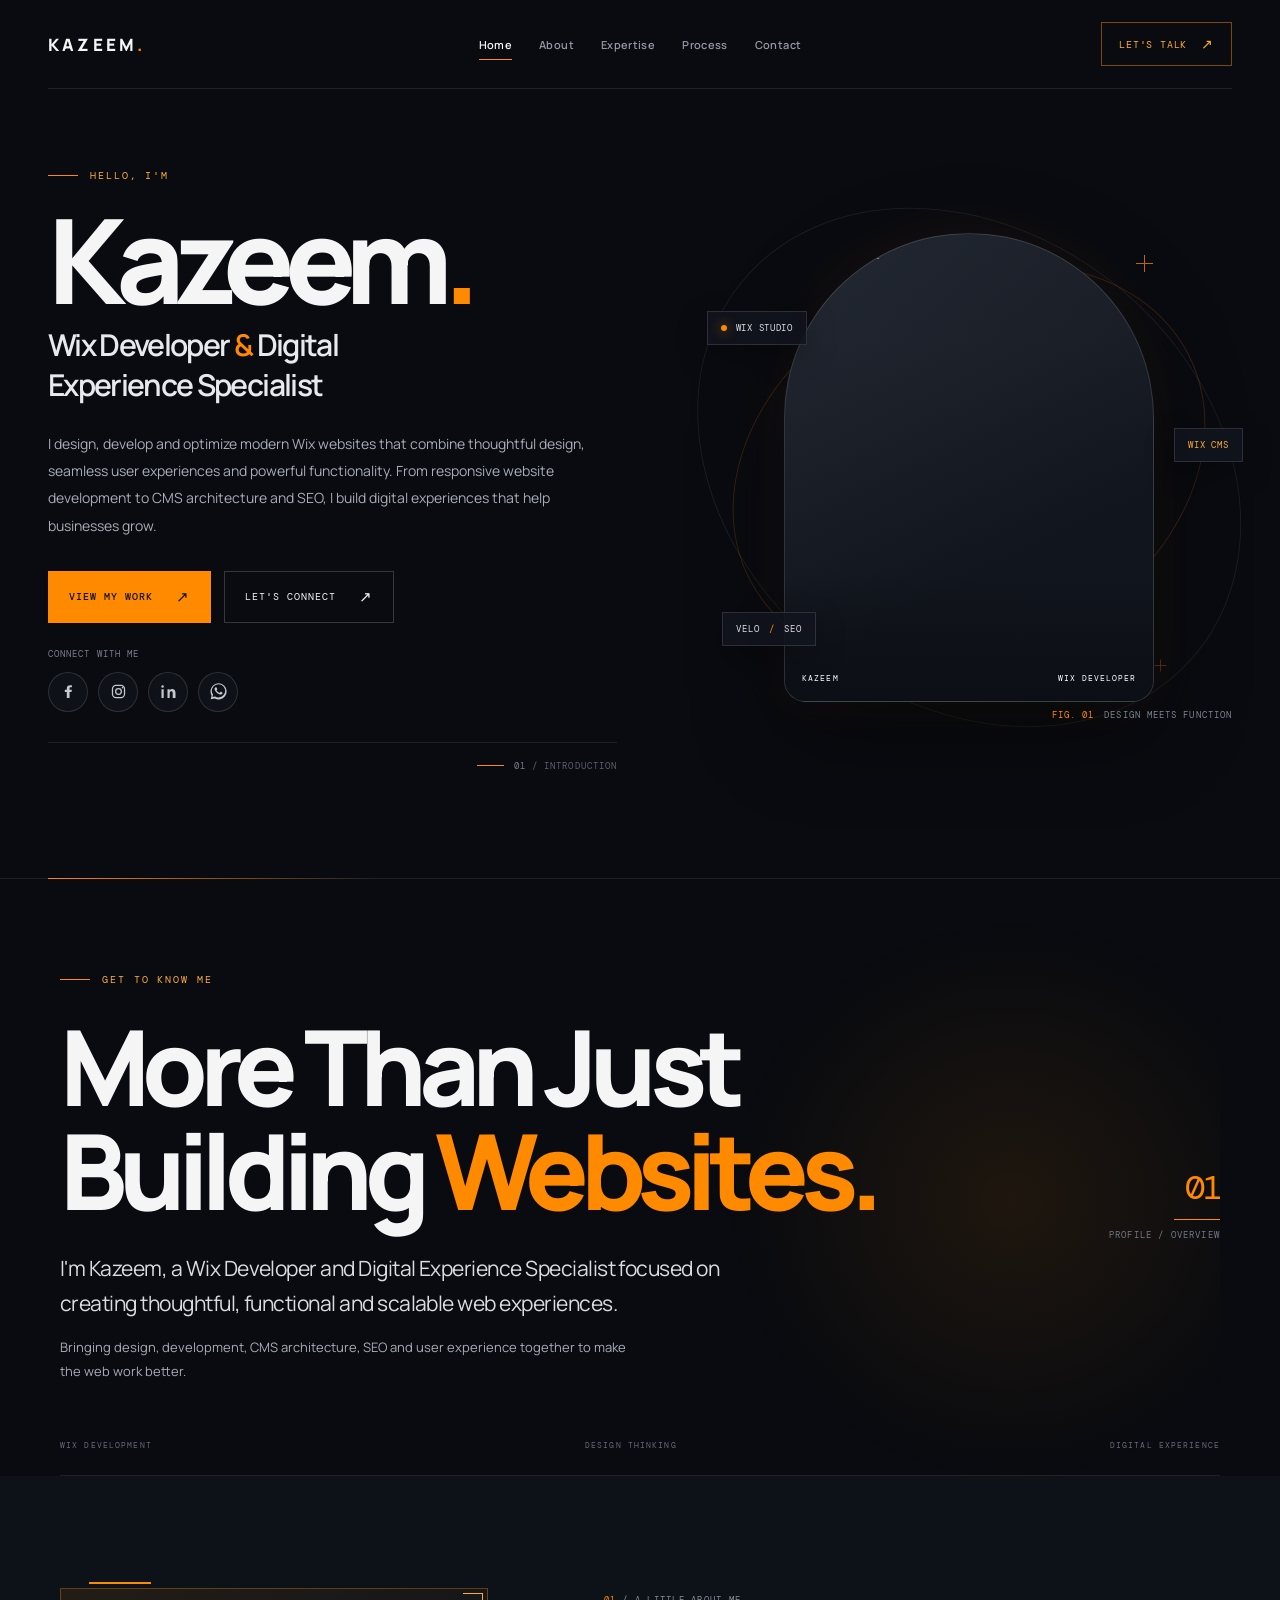
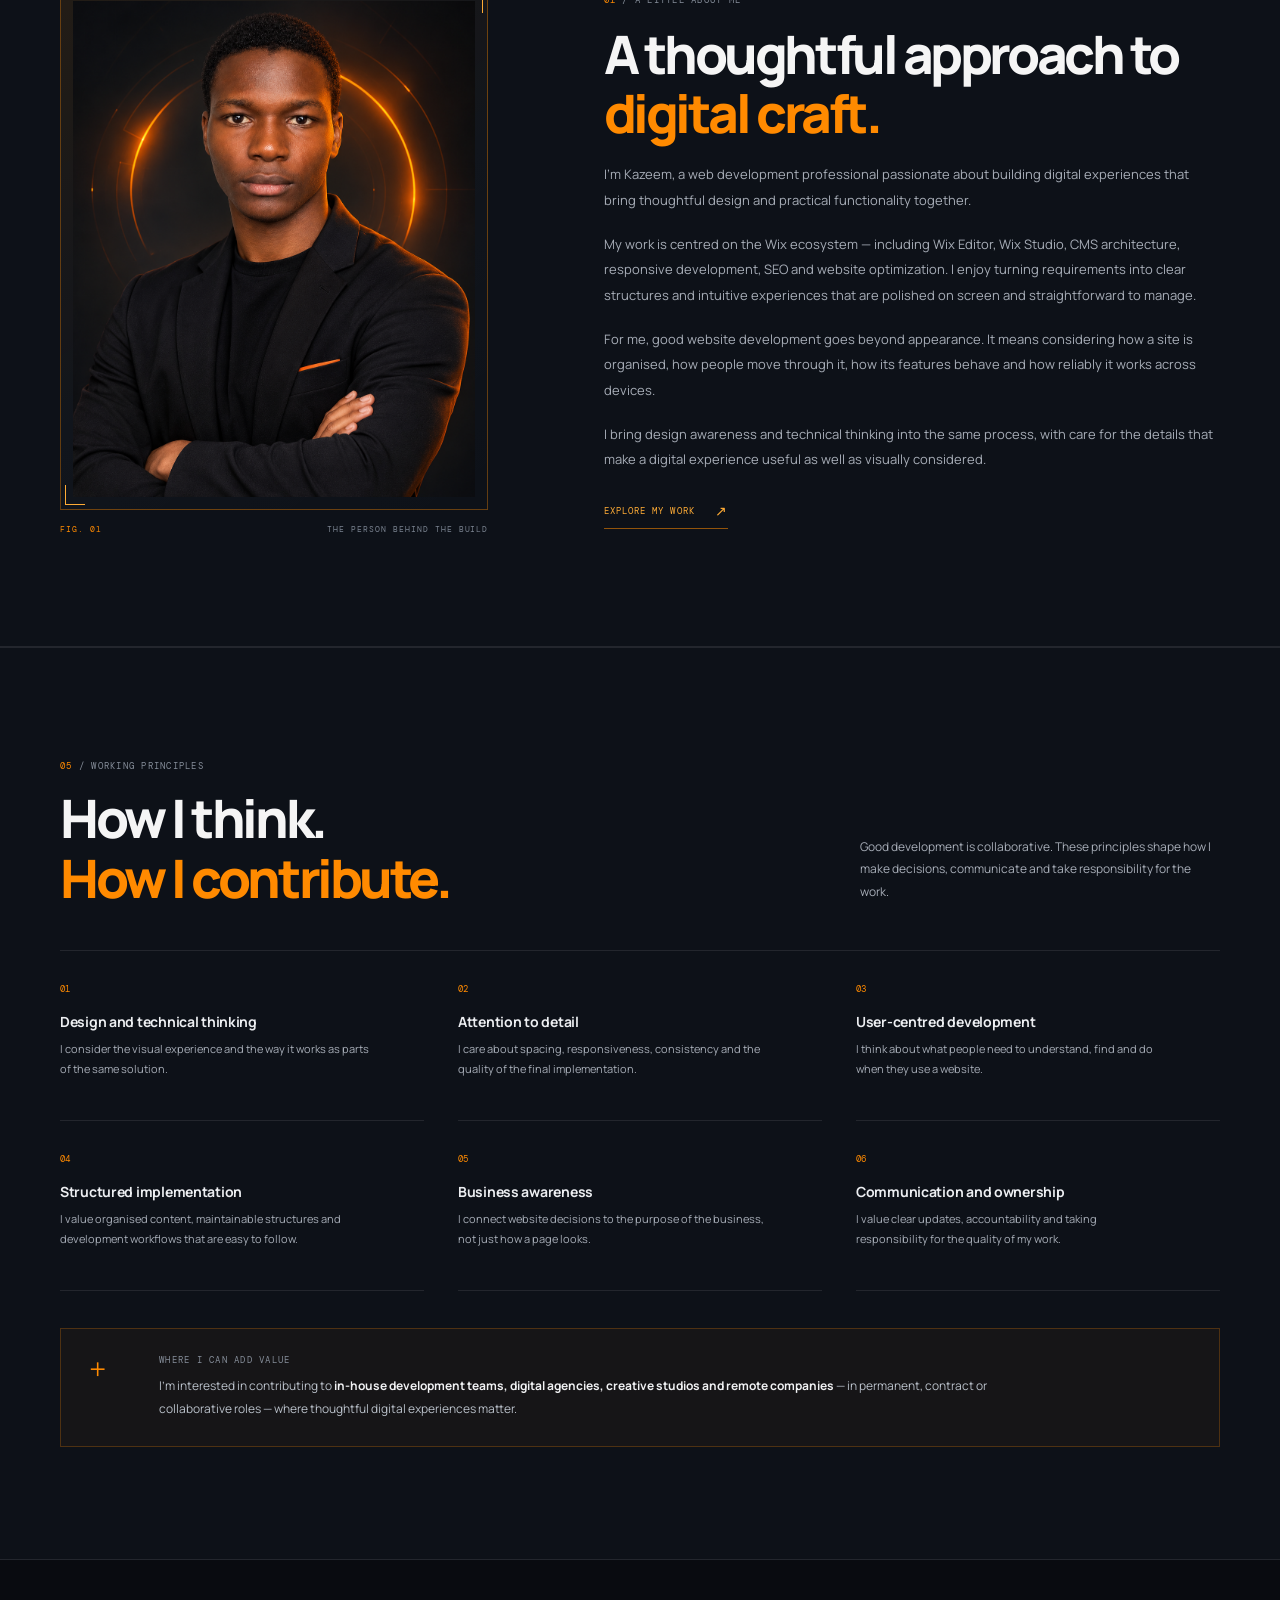
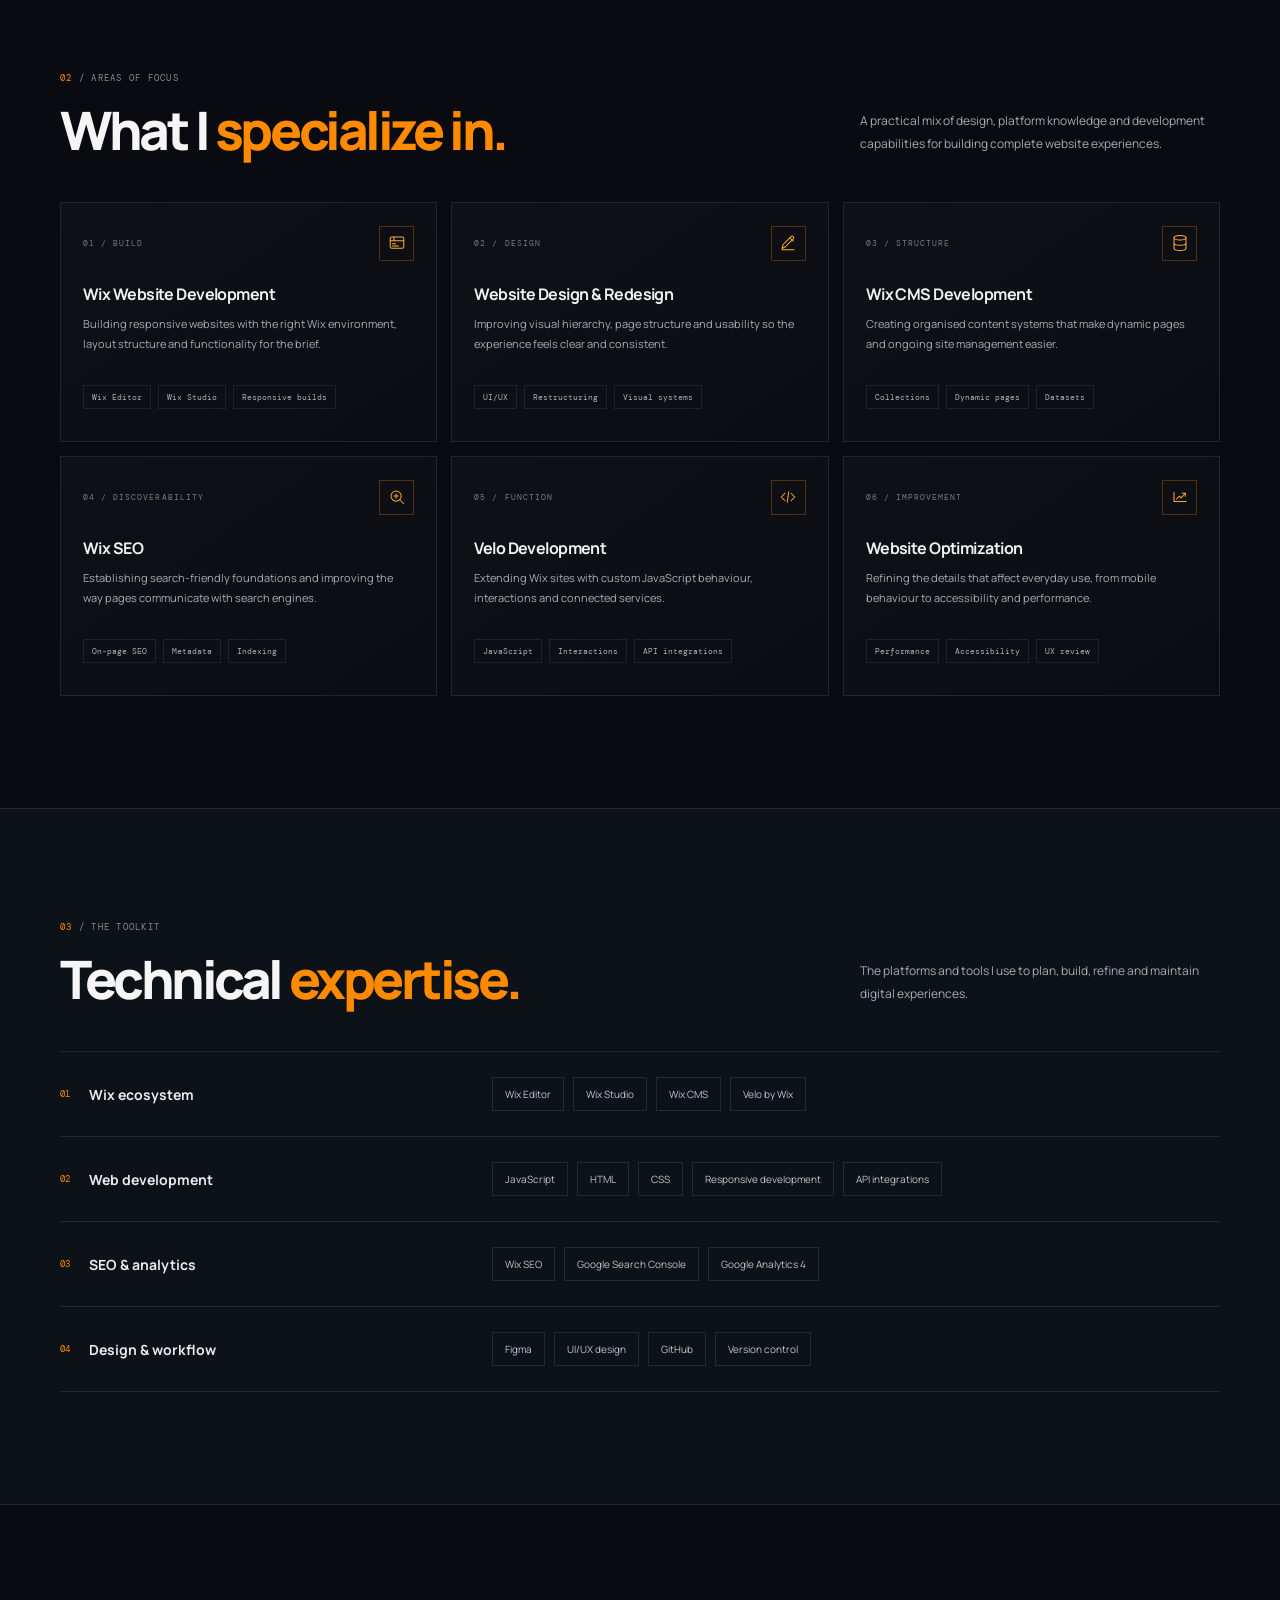
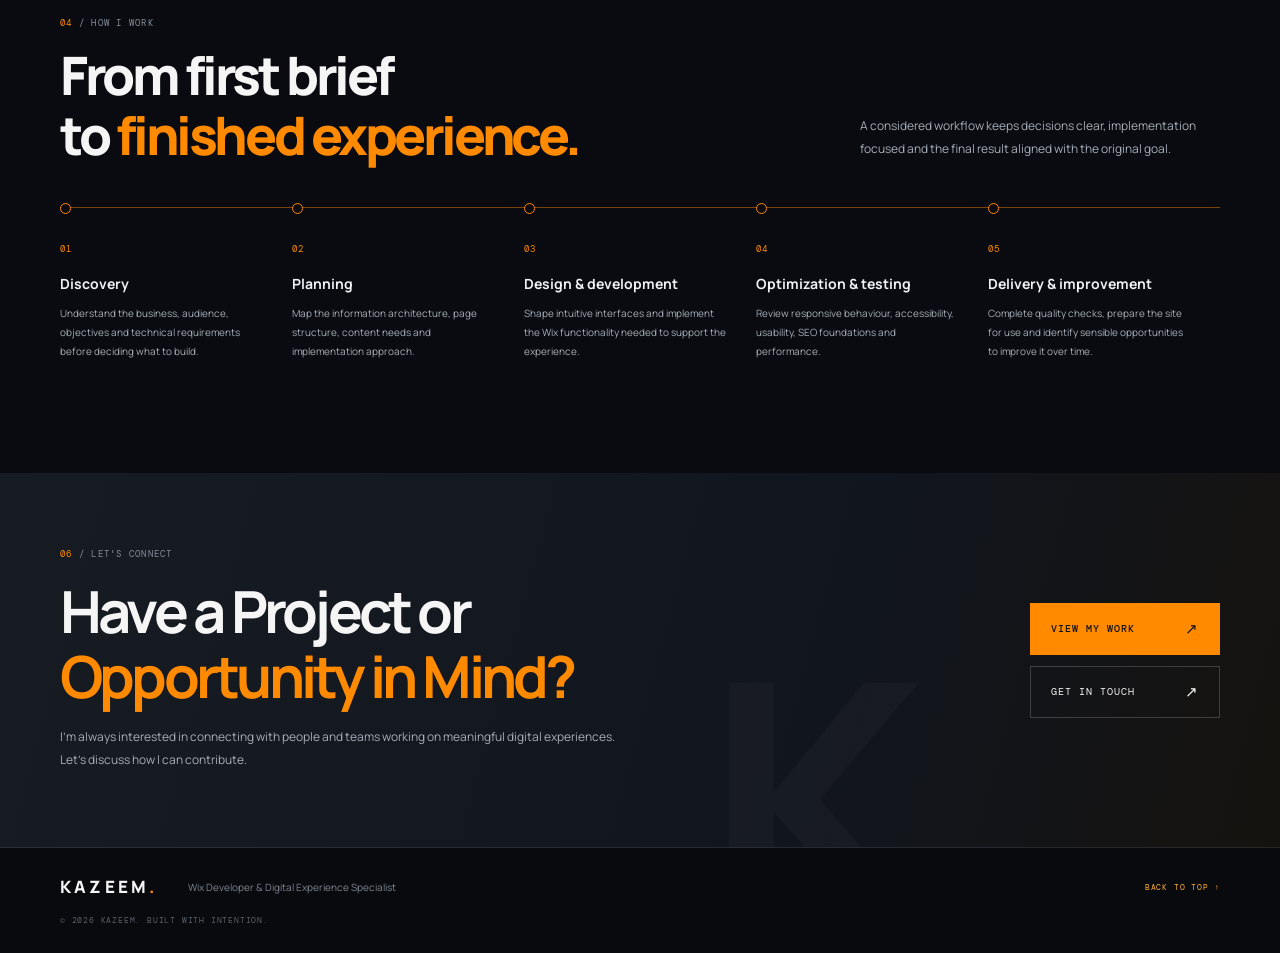
==== commit 20204127: "Redirect legacy About page to homepage section" ====
--- a/about.html
+++ b/about.html
@@ -3,171 +3,12 @@
   <head>
     <meta charset="UTF-8" />
     <meta name="viewport" content="width=device-width, initial-scale=1" />
-    <meta name="theme-color" content="#090b10" />
-    <meta name="description" content="Learn about Kazeem, a Wix Developer and Digital Experience Specialist focused on Wix Studio, website development, CMS architecture, SEO and responsive digital experiences." />
-    <meta name="robots" content="index,follow" />
-    <title>About Kazeem | Wix Developer &amp; Digital Experience Specialist</title>
-    <link rel="preconnect" href="https://fonts.googleapis.com" />
-    <link rel="preconnect" href="https://fonts.gstatic.com" crossorigin />
-    <link href="https://fonts.googleapis.com/css2?family=DM+Mono:wght@400;500&family=Manrope:wght@400;500;600;700;800&display=swap" rel="stylesheet" />
-    <link rel="stylesheet" href="./styles.css" />
-    <link rel="stylesheet" href="./about.css" />
-    <script src="./script.js" defer></script>
-    <script src="./about.js" defer></script>
+    <meta http-equiv="refresh" content="0;url=./index.html#about" />
+    <link rel="canonical" href="./index.html#about" />
+    <title>About Kazeem | Wix Developer</title>
+    <script>window.location.replace("./index.html#about");</script>
   </head>
-  <body class="about-page">
-    <a class="skip-link" href="#main">Skip to content</a>
-    <header class="site-header">
-      <div class="header-inner">
-        <a class="wordmark" href="./index.html#home" aria-label="Kazeem, home">KAZEEM<span>.</span></a>
-        <button class="menu-toggle" type="button" aria-label="Open navigation" aria-expanded="false" aria-controls="primary-navigation">
-          <span></span><span></span>
-        </button>
-        <nav class="primary-navigation" id="primary-navigation" aria-label="Main navigation">
-          <a class="nav-link" href="./index.html#home">Home</a>
-          <a class="nav-link is-active" href="./about.html" aria-current="page">About</a>
-          <a class="nav-link" href="./index.html#expertise">Expertise</a>
-          <a class="nav-link" href="./index.html#projects">Projects</a>
-          <a class="nav-link" href="./index.html#experience">Experience</a>
-          <a class="nav-link" href="./index.html#contact">Contact</a>
-        </nav>
-        <a class="header-cta" href="./index.html#contact">LET'S TALK <span aria-hidden="true">↗</span></a>
-      </div>
-    </header>
-
-    <main id="main">
-      <section class="about-intro about-shell" aria-labelledby="about-title">
-        <div class="about-intro-copy" data-reveal>
-          <p class="eyebrow"><span class="eyebrow-line"></span> GET TO KNOW ME</p>
-          <h1 id="about-title">More Than Just<br />Building <span>Websites.</span></h1>
-          <p class="about-lead">I'm Kazeem, a Wix Developer and Digital Experience Specialist focused on creating thoughtful, functional and scalable web experiences.</p>
-          <p class="about-intro-note">Bringing design, development, CMS architecture, SEO and user experience together to make the web work better.</p>
-        </div>
-        <div class="intro-index" data-reveal aria-hidden="true">
-          <span class="intro-index-number">01</span>
-          <span class="intro-index-line"></span>
-          <span class="intro-index-label">PROFILE / OVERVIEW</span>
-        </div>
-        <div class="intro-bottom" aria-hidden="true"><span>WIX DEVELOPMENT</span><span>DESIGN THINKING</span><span>DIGITAL EXPERIENCE</span></div>
-      </section>
-
-      <section class="story-section section-pad" aria-labelledby="story-title">
-        <div class="about-shell story-grid">
-          <div class="story-portrait-wrap" data-reveal>
-            <div class="story-photo-frame">
-              <img src="./profile_headshot.png" alt="Kazeem, Wix Developer and Digital Experience Specialist" loading="lazy" decoding="async" />
-              <span class="photo-corner photo-corner-top" aria-hidden="true"></span>
-              <span class="photo-corner photo-corner-bottom" aria-hidden="true"></span>
-            </div>
-            <div class="portrait-caption"><span>FIG. 01</span><span>THE PERSON BEHIND THE BUILD</span></div>
-          </div>
-          <div class="story-copy" data-reveal>
-            <p class="section-kicker"><span>01</span> / A LITTLE ABOUT ME</p>
-            <h2 id="story-title">A thoughtful approach to <span>digital craft.</span></h2>
-            <p>I'm Kazeem, a web development professional passionate about building digital experiences that bring thoughtful design and practical functionality together.</p>
-            <p>My work is centred on the Wix ecosystem — including Wix Editor, Wix Studio, CMS architecture, responsive development, SEO and website optimization. I enjoy turning requirements into clear structures and intuitive experiences that are polished on screen and straightforward to manage.</p>
-            <p>For me, good website development goes beyond appearance. It means considering how a site is organised, how people move through it, how its features behave and how reliably it works across devices.</p>
-            <p>I bring design awareness and technical thinking into the same process, with care for the details that make a digital experience useful as well as visually considered.</p>
-            <a class="text-link" href="./index.html#projects">EXPLORE MY WORK <span aria-hidden="true">↗</span></a>
-          </div>
-        </div>
-      </section>
-
-      <section class="specialties-section section-pad" aria-labelledby="specialties-title">
-        <div class="about-shell">
-          <div class="section-heading" data-reveal>
-            <div><p class="section-kicker"><span>02</span> / AREAS OF FOCUS</p><h2 id="specialties-title">What I <span>specialize in.</span></h2></div>
-            <p class="section-aside">A practical mix of design, platform knowledge and development capabilities for building complete website experiences.</p>
-          </div>
-          <div class="specialty-grid">
-            <article class="specialty-card" data-reveal>
-              <div class="card-topline"><span>01 / BUILD</span><span class="capability-icon" aria-hidden="true"><svg viewBox="0 0 24 24"><rect x="3" y="4" width="18" height="15" rx="2"/><path d="M3 9h18M8 4v5m-2 4h4m-4 3h8"/></svg></span></div>
-              <h3>Wix Website Development</h3><p>Building responsive websites with the right Wix environment, layout structure and functionality for the brief.</p><div class="card-tags"><span>Wix Editor</span><span>Wix Studio</span><span>Responsive builds</span></div>
-            </article>
-            <article class="specialty-card" data-reveal>
-              <div class="card-topline"><span>02 / DESIGN</span><span class="capability-icon" aria-hidden="true"><svg viewBox="0 0 24 24"><path d="M4 19.5 5.5 14 16 3.5a2.1 2.1 0 0 1 3 3L8.5 17 4 19.5Z"/><path d="m14.5 5 4.5 4.5M4 21h16"/></svg></span></div>
-              <h3>Website Design &amp; Redesign</h3><p>Improving visual hierarchy, page structure and usability so the experience feels clear and consistent.</p><div class="card-tags"><span>UI/UX</span><span>Restructuring</span><span>Visual systems</span></div>
-            </article>
-            <article class="specialty-card" data-reveal>
-              <div class="card-topline"><span>03 / STRUCTURE</span><span class="capability-icon" aria-hidden="true"><svg viewBox="0 0 24 24"><ellipse cx="12" cy="5" rx="8" ry="3"/><path d="M4 5v7c0 1.7 3.6 3 8 3s8-1.3 8-3V5M4 12v7c0 1.7 3.6 3 8 3s8-1.3 8-3v-7"/></svg></span></div>
-              <h3>Wix CMS Development</h3><p>Creating organised content systems that make dynamic pages and ongoing site management easier.</p><div class="card-tags"><span>Collections</span><span>Dynamic pages</span><span>Datasets</span></div>
-            </article>
-            <article class="specialty-card" data-reveal>
-              <div class="card-topline"><span>04 / DISCOVERABILITY</span><span class="capability-icon" aria-hidden="true"><svg viewBox="0 0 24 24"><circle cx="10.8" cy="10.8" r="6.8"/><path d="m16 16 5 5M8 10.8h5.6M10.8 8v5.6"/></svg></span></div>
-              <h3>Wix SEO</h3><p>Establishing search-friendly foundations and improving the way pages communicate with search engines.</p><div class="card-tags"><span>On-page SEO</span><span>Metadata</span><span>Indexing</span></div>
-            </article>
-            <article class="specialty-card" data-reveal>
-              <div class="card-topline"><span>05 / FUNCTION</span><span class="capability-icon" aria-hidden="true"><svg viewBox="0 0 24 24"><path d="m8 7-5 5 5 5m8-10 5 5-5 5m-3-12-2 14"/></svg></span></div>
-              <h3>Velo Development</h3><p>Extending Wix sites with custom JavaScript behaviour, interactions and connected services.</p><div class="card-tags"><span>JavaScript</span><span>Interactions</span><span>API integrations</span></div>
-            </article>
-            <article class="specialty-card" data-reveal>
-              <div class="card-topline"><span>06 / IMPROVEMENT</span><span class="capability-icon" aria-hidden="true"><svg viewBox="0 0 24 24"><path d="M4 18V6m0 12h16M7 15l4-4 3 2 5-6"/><path d="M15 7h4v4"/></svg></span></div>
-              <h3>Website Optimization</h3><p>Refining the details that affect everyday use, from mobile behaviour to accessibility and performance.</p><div class="card-tags"><span>Performance</span><span>Accessibility</span><span>UX review</span></div>
-            </article>
-          </div>
-        </div>
-      </section>
-
-      <section class="technical-section section-pad" aria-labelledby="technical-title">
-        <div class="about-shell">
-          <div class="section-heading" data-reveal>
-            <div><p class="section-kicker"><span>03</span> / THE TOOLKIT</p><h2 id="technical-title">Technical <span>expertise.</span></h2></div>
-            <p class="section-aside">The platforms and tools I use to plan, build, refine and maintain digital experiences.</p>
-          </div>
-          <div class="toolkit-list">
-            <div class="toolkit-row" data-reveal><div class="toolkit-label"><span>01</span><h3>Wix ecosystem</h3></div><div class="toolkit-items"><span>Wix Editor</span><span>Wix Studio</span><span>Wix CMS</span><span>Velo by Wix</span></div></div>
-            <div class="toolkit-row" data-reveal><div class="toolkit-label"><span>02</span><h3>Web development</h3></div><div class="toolkit-items"><span>JavaScript</span><span>HTML</span><span>CSS</span><span>Responsive development</span><span>API integrations</span></div></div>
-            <div class="toolkit-row" data-reveal><div class="toolkit-label"><span>03</span><h3>SEO &amp; analytics</h3></div><div class="toolkit-items"><span>Wix SEO</span><span>Google Search Console</span><span>Google Analytics 4</span></div></div>
-            <div class="toolkit-row" data-reveal><div class="toolkit-label"><span>04</span><h3>Design &amp; workflow</h3></div><div class="toolkit-items"><span>Figma</span><span>UI/UX design</span><span>GitHub</span><span>Version control</span></div></div>
-          </div>
-        </div>
-      </section>
-
-      <section class="process-section section-pad" aria-labelledby="process-title">
-        <div class="about-shell">
-          <div class="section-heading" data-reveal>
-            <div><p class="section-kicker"><span>04</span> / HOW I WORK</p><h2 id="process-title">From first brief<br />to <span>finished experience.</span></h2></div>
-            <p class="section-aside">A considered workflow keeps decisions clear, implementation focused and the final result aligned with the original goal.</p>
-          </div>
-          <ol class="process-timeline">
-            <li data-reveal><span class="process-number">01</span><div><h3>Discovery</h3><p>Understand the business, audience, objectives and technical requirements before deciding what to build.</p></div></li>
-            <li data-reveal><span class="process-number">02</span><div><h3>Planning</h3><p>Map the information architecture, page structure, content needs and implementation approach.</p></div></li>
-            <li data-reveal><span class="process-number">03</span><div><h3>Design &amp; development</h3><p>Shape intuitive interfaces and implement the Wix functionality needed to support the experience.</p></div></li>
-            <li data-reveal><span class="process-number">04</span><div><h3>Optimization &amp; testing</h3><p>Review responsive behaviour, accessibility, usability, SEO foundations and performance.</p></div></li>
-            <li data-reveal><span class="process-number">05</span><div><h3>Delivery &amp; improvement</h3><p>Complete quality checks, prepare the site for use and identify sensible opportunities to improve it over time.</p></div></li>
-          </ol>
-        </div>
-      </section>
-
-      <section class="principles-section section-pad" aria-labelledby="principles-title">
-        <div class="about-shell">
-          <div class="section-heading" data-reveal>
-            <div><p class="section-kicker"><span>05</span> / WORKING PRINCIPLES</p><h2 id="principles-title">How I think.<br /><span>How I contribute.</span></h2></div>
-            <p class="section-aside">Good development is collaborative. These principles shape how I make decisions, communicate and take responsibility for the work.</p>
-          </div>
-          <div class="principle-grid">
-            <article data-reveal><span>01</span><h3>Design and technical thinking</h3><p>I consider the visual experience and the way it works as parts of the same solution.</p></article>
-            <article data-reveal><span>02</span><h3>Attention to detail</h3><p>I care about spacing, responsiveness, consistency and the quality of the final implementation.</p></article>
-            <article data-reveal><span>03</span><h3>User-centred development</h3><p>I think about what people need to understand, find and do when they use a website.</p></article>
-            <article data-reveal><span>04</span><h3>Structured implementation</h3><p>I value organised content, maintainable structures and development workflows that are easy to follow.</p></article>
-            <article data-reveal><span>05</span><h3>Business awareness</h3><p>I connect website decisions to the purpose of the business, not just how a page looks.</p></article>
-            <article data-reveal><span>06</span><h3>Communication and ownership</h3><p>I value clear updates, accountability and taking responsibility for the quality of my work.</p></article>
-          </div>
-          <div class="team-note" data-reveal><span class="team-note-mark" aria-hidden="true">+</span><div><p class="section-kicker">WHERE I CAN ADD VALUE</p><p>I'm interested in contributing to <strong>in-house development teams, digital agencies, creative studios and remote companies</strong> — in permanent, contract or collaborative roles — where thoughtful digital experiences matter.</p></div></div>
-        </div>
-      </section>
-
-      <section class="about-cta-section" aria-labelledby="about-cta-title">
-        <div class="about-shell about-cta-inner" data-reveal>
-          <div><p class="section-kicker"><span>06</span> / LET'S CONNECT</p><h2 id="about-cta-title">Have a Project or<br /><span>Opportunity in Mind?</span></h2><p>I'm always interested in connecting with people and teams working on meaningful digital experiences. Let's discuss how I can contribute.</p></div>
-          <div class="about-cta-actions"><a class="button button-primary" href="./index.html#projects">VIEW MY WORK <span aria-hidden="true">↗</span></a><a class="button button-secondary" href="./index.html#contact">GET IN TOUCH <span aria-hidden="true">↗</span></a></div>
-          <div class="cta-watermark" aria-hidden="true">K.</div>
-        </div>
-      </section>
-    </main>
-
-    <footer class="site-footer">
-      <div class="about-shell footer-inner"><a class="wordmark" href="./index.html#home">KAZEEM<span>.</span></a><p>Wix Developer &amp; Digital Experience Specialist</p><a class="footer-top" href="#main">BACK TO TOP ↑</a><span class="footer-copy">© <span id="current-year">2026</span> KAZEEM. BUILT WITH INTENTION.</span></div>
-    </footer>
+  <body>
+    <p>This page has moved. <a href="./index.html#about">Continue to the About section on Kazeem's portfolio homepage.</a></p>
   </body>
-</html>+</html>
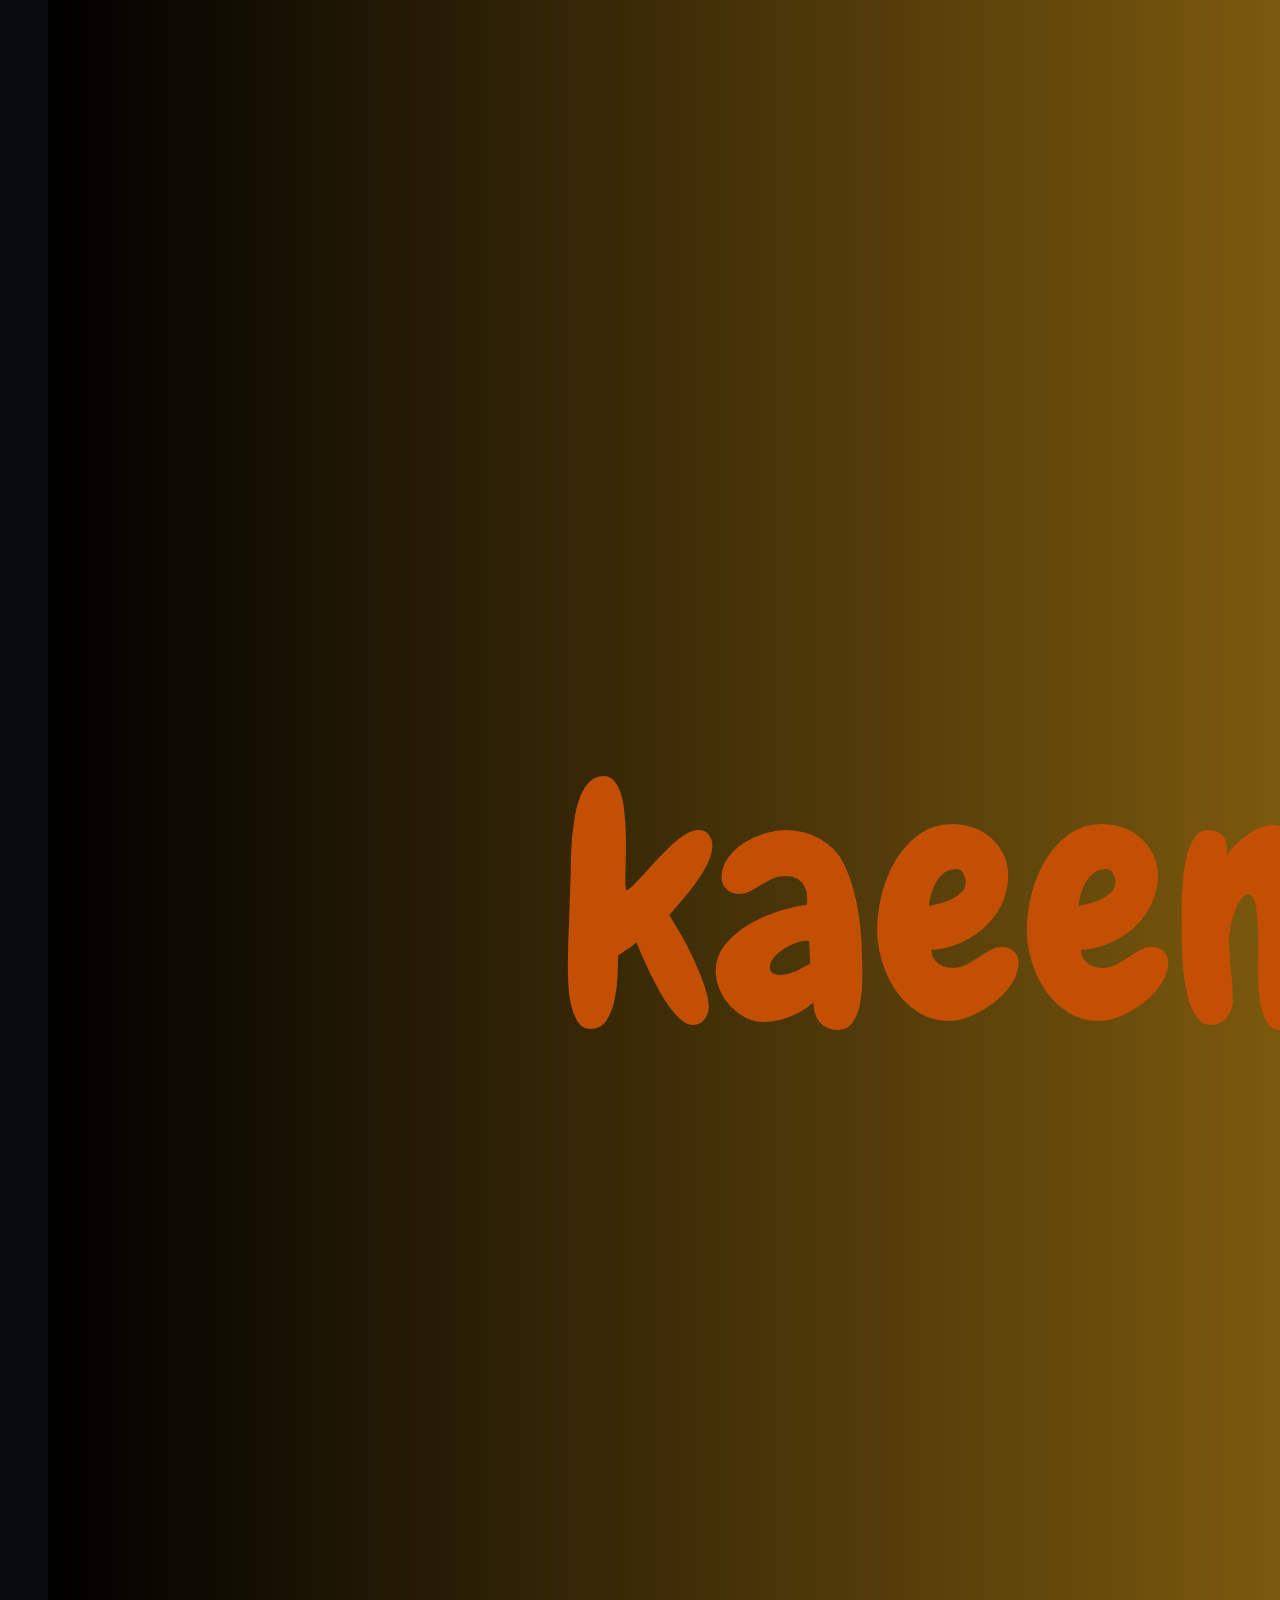
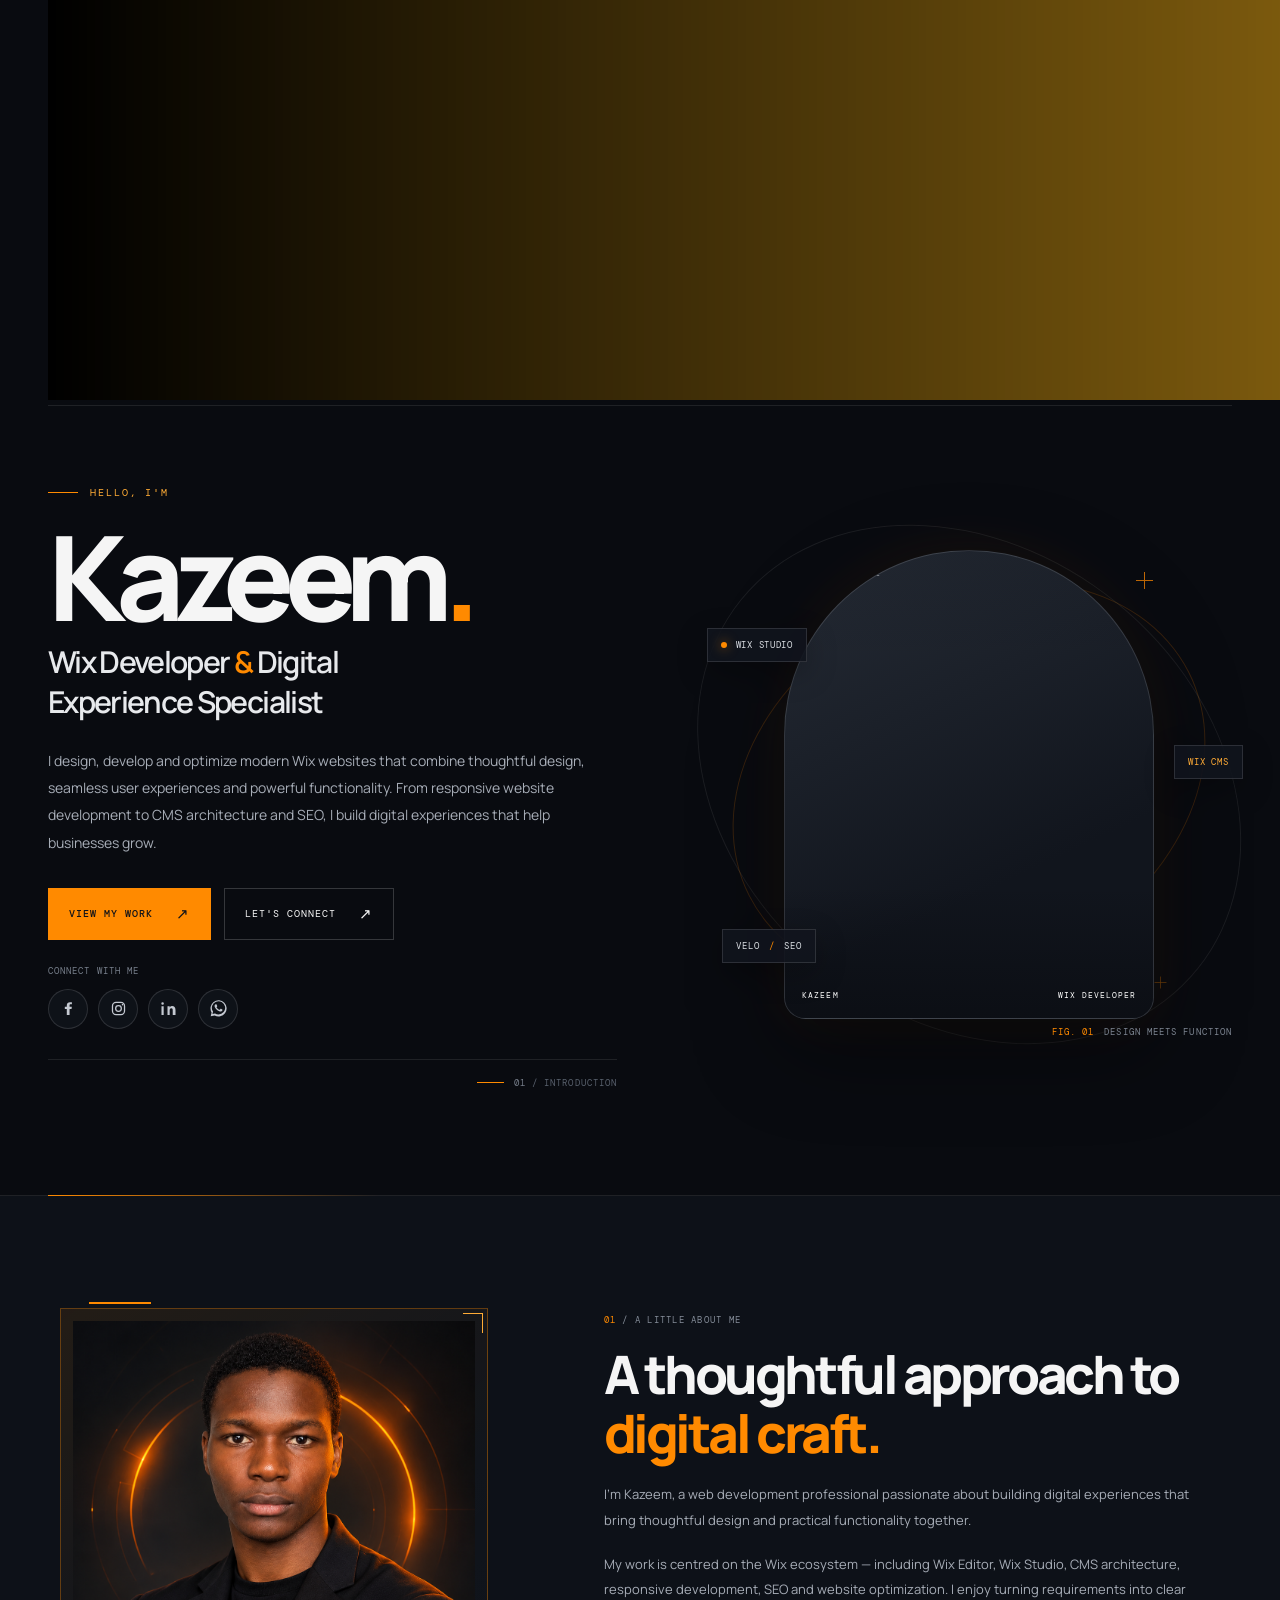
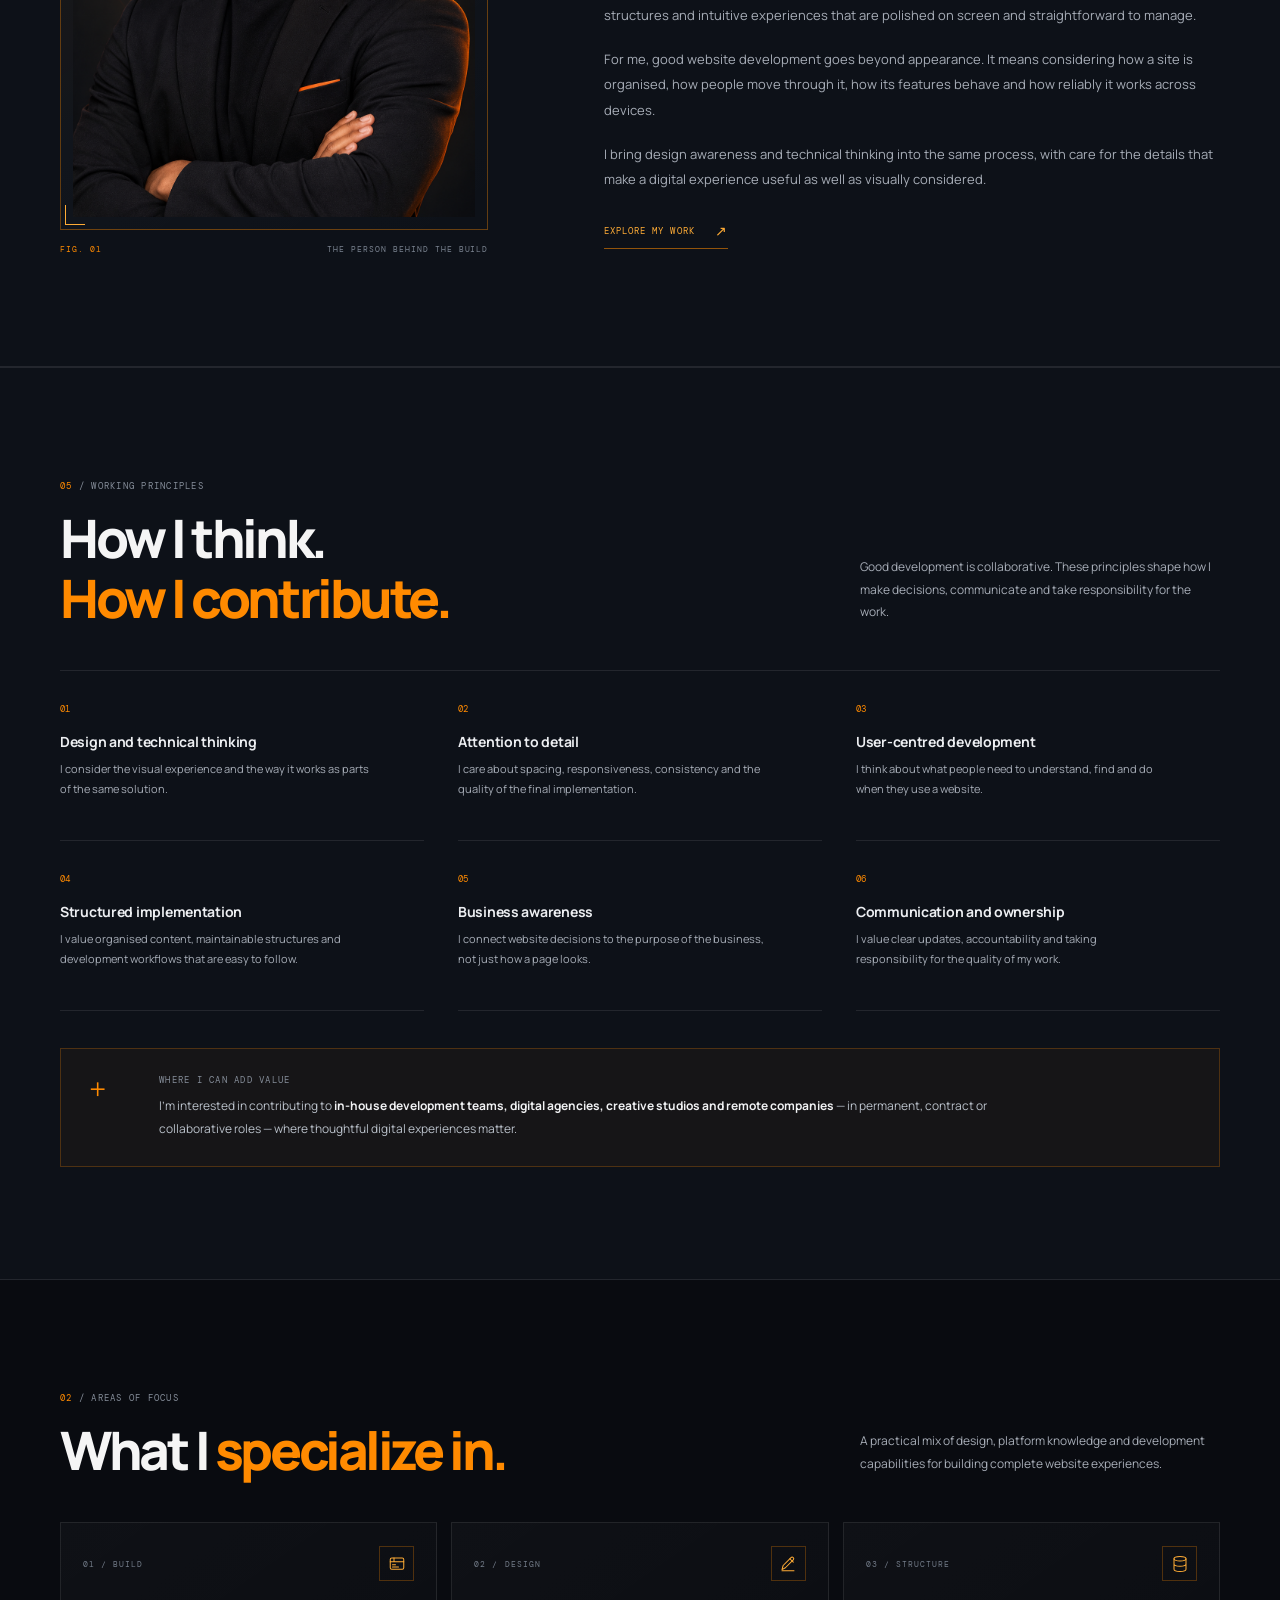
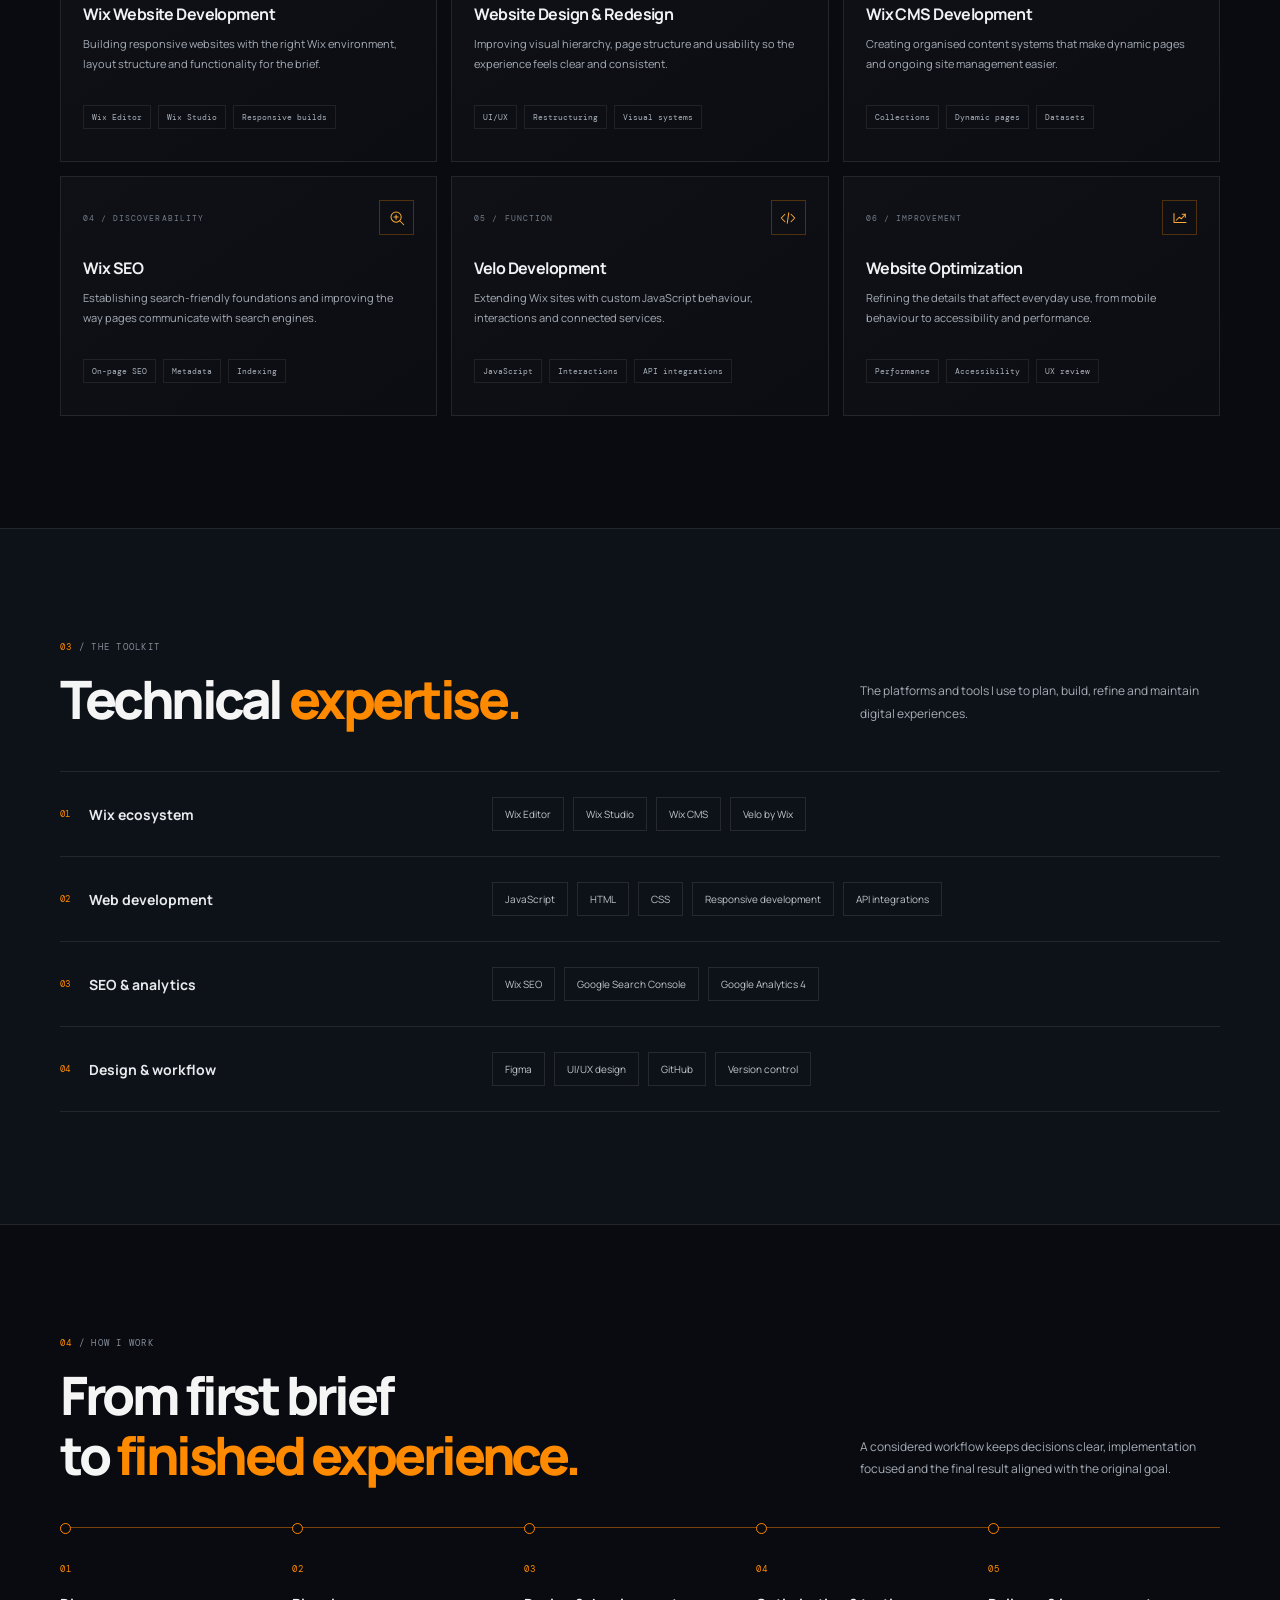
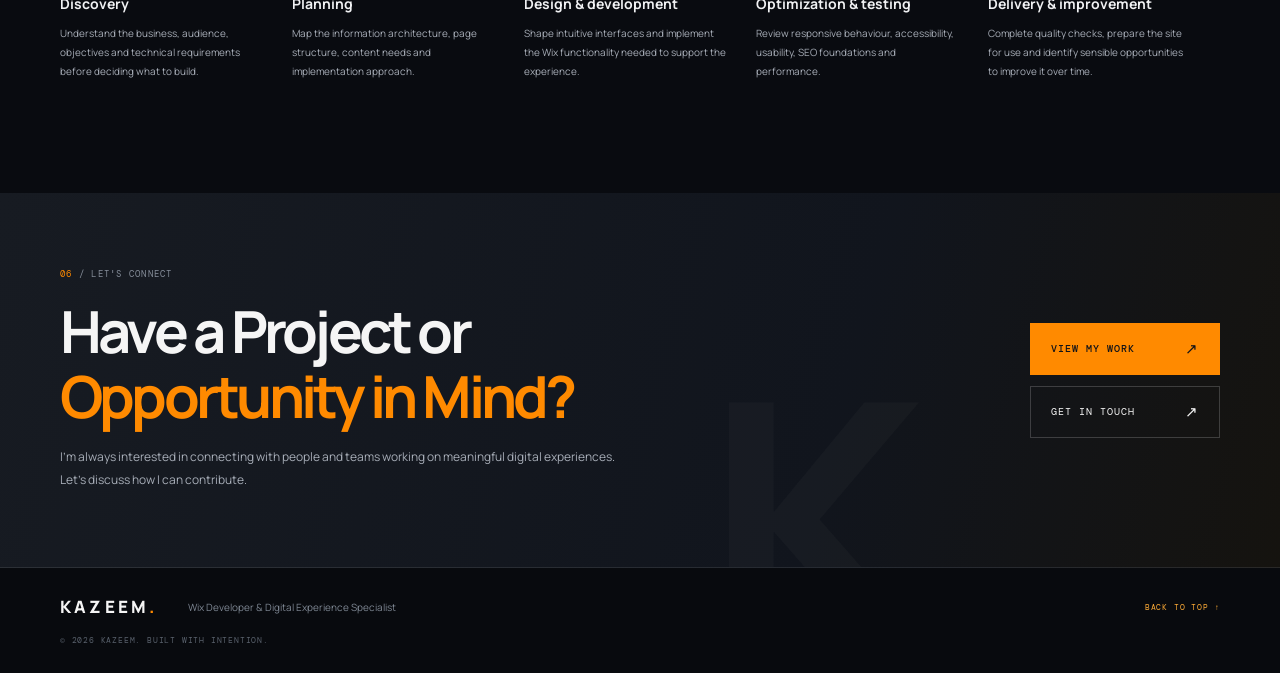
==== commit 1a9444f7: "Add favicon reference to legacy About redirect" ====
--- a/about.html
+++ b/about.html
@@ -6,6 +6,7 @@
     <meta http-equiv="refresh" content="0;url=./index.html#about" />
     <link rel="canonical" href="./index.html#about" />
     <title>About Kazeem | Wix Developer</title>
+    <link rel="icon" type="image/jpeg" href="./favicon.jpg?v=7842a48" />
     <script>window.location.replace("./index.html#about");</script>
   </head>
   <body>
